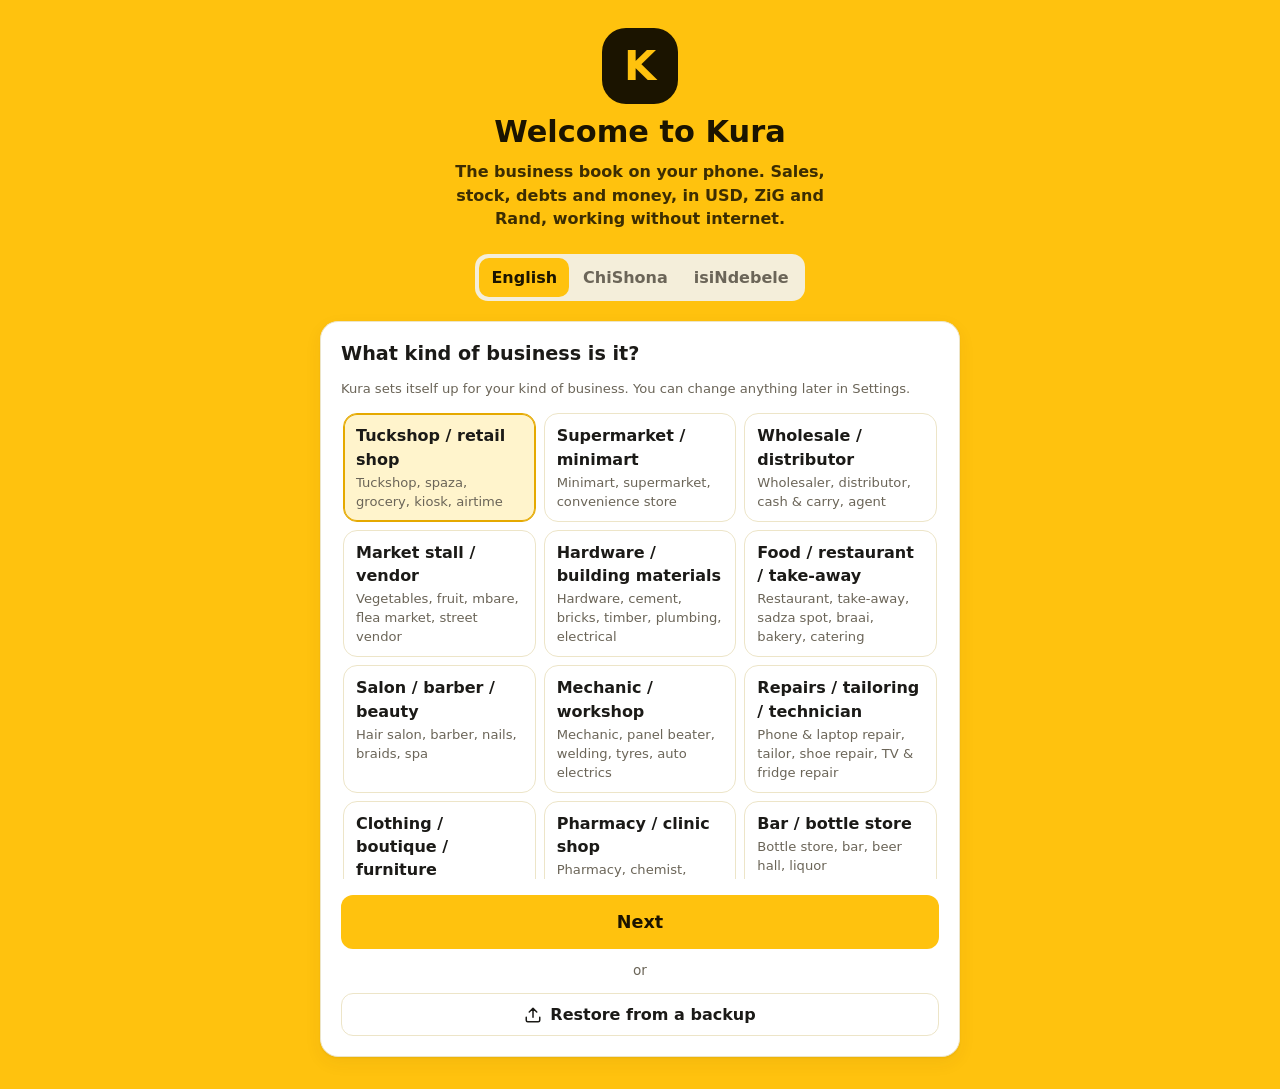
==== index.html @ 6b6ebdbb "Kura web app and legal pages Co-Authored-By: Claude Opus 5.5 <noreply@anthropic.com>" ====
<!doctype html>
<html lang="en">
  <head>
    <meta charset="UTF-8" />
    <meta name="viewport" content="width=device-width, initial-scale=1, viewport-fit=cover" />
    <meta name="theme-color" content="#FFC20E" />
    <meta name="description" content="Kura: simple records for your business. Works offline." />
    <link rel="icon" type="image/svg+xml" href="./favicon.svg" />
    <link rel="apple-touch-icon" href="./icon-192.png" />
    <title>Kura</title>
    <script type="module" crossorigin src="./assets/index-R1-heT0-.js"></script>
    <link rel="stylesheet" crossorigin href="./assets/index-C1vpxMlg.css">
  <link rel="manifest" href="./manifest.webmanifest"></head>
  <body>
    <div id="root"></div>
  </body>
</html>
---- assets/index-C1vpxMlg.css ----
:root{--bg: #fffcf0;--surface: #ffffff;--ink: #1b1a17;--muted: #6b6558;--border: #ede5c8;--primary: #ffc20e;--primary-600: #e5a900;--primary-ink: #1b1400;--primary-soft: #fff4cc;--accent-text: #8a6200;--seg: #f4eeda;--ok: #15803d;--bad: #dc2626;--warn: #b45309;--ok-bg: #dcfce7;--warn-bg: #fef3c7;--bad-bg: #fee2e2;--shadow: 0 1px 2px rgba(60, 45, 0, .06), 0 6px 18px rgba(60, 45, 0, .06);--safe-top: max(env(safe-area-inset-top, 0px), var(--safe-area-inset-top, 0px));--safe-bottom: max(env(safe-area-inset-bottom, 0px), var(--safe-area-inset-bottom, 0px));--safe-left: max(env(safe-area-inset-left, 0px), var(--safe-area-inset-left, 0px));--safe-right: max(env(safe-area-inset-right, 0px), var(--safe-area-inset-right, 0px));color-scheme:light}:root[data-text=large]{font-size:112.5%}:root[data-text=large] body{font-size:18px}:root[data-theme=dark]{--bg: #141310;--surface: #1f1d17;--ink: #f6f2e4;--muted: #a8a18d;--border: #3a3626;--primary-soft: #3a2f0a;--accent-text: #ffd04d;--seg: #2b2819;--ok: #4ade80;--bad: #f87171;--warn: #fbbf24;--ok-bg: #14341f;--warn-bg: #3a2a0a;--bad-bg: #3f1616;--shadow: 0 1px 2px rgba(0, 0, 0, .4), 0 6px 18px rgba(0, 0, 0, .35);color-scheme:dark}*{box-sizing:border-box}html,body{margin:0}body{background:var(--bg);color:var(--ink);font-family:system-ui,-apple-system,Segoe UI,Roboto,Helvetica Neue,Arial,sans-serif;font-size:16px;line-height:1.45;-webkit-tap-highlight-color:transparent;-webkit-text-size-adjust:100%}h1,h2,h3{margin:0;line-height:1.2}a{color:var(--accent-text)}button{font:inherit;color:inherit}b{font-weight:700}.muted{color:var(--muted)}.small{font-size:.82rem}.center{text-align:center}.right{text-align:right}.grow{flex:1;min-width:0}.row{display:flex;align-items:center}.row.wrap{flex-wrap:wrap}.gap{gap:10px}.spread{display:flex;justify-content:space-between;align-items:center;gap:12px}.stack{display:flex;flex-direction:column;gap:12px}.pad-y{padding:24px 0}.pad-top{padding-top:8px}.mt{margin-top:12px}.full{width:100%}.strike{text-decoration:line-through;opacity:.6}.amt-in{color:var(--ok);font-weight:800}.amt-out{color:var(--bad);font-weight:800}b.big{font-size:1.4rem}.app{display:flex;min-height:100dvh}.main{flex:1;min-width:0;display:flex;flex-direction:column}.topbar{position:sticky;top:0;z-index:20;display:flex;align-items:center;gap:12px;background:var(--primary);color:var(--primary-ink);padding:calc(10px + var(--safe-top)) calc(16px + var(--safe-right)) 10px calc(12px + var(--safe-left));box-shadow:0 2px 10px #7855002e}.top-title{flex:1;font-size:1.15rem;font-weight:800}.chip-biz{max-width:45%;overflow:hidden;text-overflow:ellipsis;white-space:nowrap;background:#1b14001f;padding:5px 12px;border-radius:999px;font-size:.82rem;font-weight:700}.icon-btn{display:inline-grid;place-items:center;width:40px;height:40px;flex:none;border:0;background:transparent;border-radius:12px;cursor:pointer;color:inherit}.icon-btn:hover{background:#00000012}.content{width:100%;max-width:1100px;margin:0 auto;padding:16px calc(16px + var(--safe-right)) calc(104px + var(--safe-bottom)) calc(16px + var(--safe-left))}.scrim{position:fixed;inset:0;background:#00000073;z-index:50}.sidebar{position:fixed;inset:0 auto 0 0;width:288px;max-width:86vw;z-index:60;background:var(--surface);border-right:1px solid var(--border);display:flex;flex-direction:column;overflow-y:auto;transform:translate(-102%);transition:transform .22s ease;box-shadow:var(--shadow)}.sidebar.open{transform:none}.brand{display:flex;align-items:center;gap:12px;background:var(--primary);color:var(--primary-ink);padding:calc(16px + var(--safe-top)) 12px 16px calc(16px + var(--safe-left))}.brand-text{flex:1;min-width:0;display:flex;flex-direction:column;line-height:1.2}.brand-text b{font-size:1.25rem;font-weight:900}.brand-text span{font-size:.82rem;opacity:.8;overflow:hidden;text-overflow:ellipsis;white-space:nowrap}.logo-k{width:42px;height:42px;flex:none;display:grid;place-items:center;border-radius:13px;background:var(--primary-ink);color:var(--primary);font-weight:900;font-size:1.4rem}.logo-k.big{width:76px;height:76px;border-radius:24px;font-size:2.6rem}nav{padding:8px 10px;flex:1}.nav-group{margin-bottom:6px}.nav-title{font-size:.72rem;font-weight:800;letter-spacing:.08em;text-transform:uppercase;color:var(--muted);padding:12px 12px 4px}.nav-item{display:flex;align-items:center;gap:12px;padding:11px 12px;border-radius:12px;color:var(--ink);text-decoration:none;font-weight:600}.nav-item:hover{background:var(--primary-soft)}.nav-item.active{background:var(--primary);color:var(--primary-ink);font-weight:800}.side-foot{padding:12px 16px calc(16px + var(--safe-bottom));border-top:1px solid var(--border)}.fab{position:fixed;right:calc(16px + var(--safe-right));bottom:calc(18px + var(--safe-bottom));z-index:30;width:58px;height:58px;border-radius:50%;display:grid;place-items:center;background:var(--primary);color:var(--primary-ink);box-shadow:0 6px 18px #78550059}.splash{min-height:100dvh;display:grid;place-items:center;background:var(--primary)}@media(min-width:960px){.sidebar{position:sticky;top:0;height:100dvh;transform:none;flex:0 0 272px;max-width:none;box-shadow:none;z-index:1}.scrim,.menu-btn,.close-menu,.fab{display:none}.content{padding-bottom:48px}.topbar{padding-left:24px}}.page-head{display:flex;justify-content:space-between;align-items:flex-end;gap:12px;flex-wrap:wrap;margin-bottom:16px}.page-head h1{font-size:1.6rem;font-weight:800}.page-head p{margin:2px 0 0}.card{background:var(--surface);border:1px solid var(--border);border-radius:18px;padding:16px;margin-bottom:16px;box-shadow:var(--shadow)}.card.list{padding:0;overflow:hidden}.card-title{font-size:1.05rem;font-weight:800;margin-bottom:12px}.grid{display:grid;gap:16px;margin-bottom:16px}.grid>.card{margin-bottom:0}.grid.cols-2{grid-template-columns:repeat(auto-fit,minmax(300px,1fr))}.grid.cols-3{grid-template-columns:repeat(auto-fit,minmax(210px,1fr))}.grid.cols-4{grid-template-columns:repeat(auto-fit,minmax(160px,1fr))}.stat .k{font-size:.8rem;font-weight:700;color:var(--muted)}.stat .v{font-size:1.5rem;font-weight:800;margin:2px 0;overflow-wrap:anywhere}.stat .v.ok{color:var(--ok)}.stat .v.bad{color:var(--bad)}.stat .v.warn{color:var(--warn)}.stat .s{font-size:.78rem}.stat.accent{background:var(--primary);border-color:var(--primary);color:var(--primary-ink)}.stat.accent .k{color:var(--primary-ink);opacity:.75}.badge{display:inline-block;padding:3px 10px;border-radius:999px;font-size:.78rem;font-weight:700;background:var(--seg);color:var(--ink);white-space:nowrap}.badge.ok{background:var(--ok-bg);color:var(--ok)}.badge.warn{background:var(--warn-bg);color:var(--warn)}.badge.bad{background:var(--bad-bg);color:var(--bad)}.badge.big{font-size:.9rem;padding:6px 14px}.list>.item:first-child,.list-head+.item{border-top:0}.list-head{padding:10px 16px;font-size:.78rem;font-weight:800;text-transform:uppercase;letter-spacing:.06em;color:var(--muted);background:var(--seg)}.item{display:flex;align-items:center;gap:12px;width:100%;padding:13px 16px;border:0;border-top:1px solid var(--border);background:transparent;color:inherit;text-align:left;text-decoration:none;cursor:default}button.item,a.item{cursor:pointer}button.item:hover,a.item:hover{background:var(--primary-soft)}.item.wrap{flex-wrap:wrap}.item.top{align-items:flex-start}.left{text-align:left}.plain{background:none;border:0;padding:0;cursor:pointer;text-align:left;color:inherit}.qty-pill{background:none;border:0;padding:0;cursor:pointer}.rank{width:26px;height:26px;flex:none;border-radius:50%;display:grid;place-items:center;background:var(--primary);color:var(--primary-ink);font-weight:800;font-size:.8rem}.empty{text-align:center;padding:36px 16px;display:flex;flex-direction:column;align-items:center;gap:8px}.empty h3{font-size:1.1rem}.empty p{margin:0 0 8px;max-width:360px}.empty-icon{width:60px;height:60px;border-radius:50%;display:grid;place-items:center;background:var(--primary-soft);color:var(--accent-text)}.notice{display:flex;align-items:center;gap:12px;padding:14px;margin-bottom:16px;border-radius:16px;background:var(--primary-soft);border:1px solid var(--primary)}.quick{display:grid;grid-template-columns:repeat(auto-fit,minmax(150px,1fr));gap:10px}.quick a{display:flex;align-items:center;gap:10px;padding:14px;border-radius:14px;background:var(--primary-soft);color:var(--ink);text-decoration:none;font-weight:700}.quick a:hover{background:var(--primary);color:var(--primary-ink)}.toolbar{display:flex;flex-wrap:wrap;gap:10px;align-items:center;margin-bottom:14px}.toolbar>input{flex:1;min-width:170px}.toolbar.chips{gap:8px}.inline{display:flex;align-items:center;gap:8px;font-weight:700}.inline input{width:auto}.seg{display:inline-flex;flex-wrap:wrap;gap:2px;padding:4px;background:var(--seg);border-radius:13px}.seg button{border:0;background:none;padding:8px 12px;border-radius:10px;font-weight:700;color:var(--muted);cursor:pointer}.seg button.on{background:var(--primary);color:var(--primary-ink)}.chip{border:1.5px solid var(--border);background:var(--surface);padding:7px 14px;border-radius:999px;font-weight:700;cursor:pointer}.chip.on{background:var(--primary);border-color:var(--primary);color:var(--primary-ink)}.btn{display:inline-flex;align-items:center;justify-content:center;gap:8px;min-height:42px;padding:9px 16px;border-radius:12px;border:1.5px solid transparent;font-weight:800;cursor:pointer;text-decoration:none;background:var(--seg);color:var(--ink);transition:filter .12s,transform .05s}.btn:active{transform:scale(.98)}.btn.primary{background:var(--primary);color:var(--primary-ink)}.btn.primary:hover{filter:brightness(.95)}.btn.ghost{background:var(--surface);border-color:var(--border);color:var(--ink)}.btn.ghost:hover{background:var(--primary-soft)}.btn.danger{background:#dc2626;color:#fff}.btn.sm{min-height:34px;padding:5px 12px;font-size:.9rem;border-radius:10px}.btn.lg{min-height:54px;font-size:1.1rem}.btn.block{width:100%}.btn:disabled{opacity:.5;cursor:not-allowed}.btn:focus-visible,.icon-btn:focus-visible,.nav-item:focus-visible,.chip:focus-visible,.seg button:focus-visible{outline:3px solid var(--ink);outline-offset:2px}input,select,textarea{width:100%;font:inherit;font-size:16px;padding:11px 12px;border-radius:12px;border:1.5px solid var(--border);background:var(--surface);color:var(--ink)}input:focus,select:focus,textarea:focus{outline:none;border-color:var(--primary-600);box-shadow:0 0 0 3px #ffc20e59}input:disabled,select:disabled{opacity:.6}input[type=checkbox]{width:20px;height:20px;flex:none;accent-color:var(--primary-600);padding:0}.field{display:flex;flex-direction:column;gap:6px;margin-bottom:14px}.label{font-weight:800;font-size:.85rem;color:var(--muted)}.hint{font-size:.78rem;color:var(--muted)}.two{display:grid;grid-template-columns:1fr 1fr;gap:12px}@media(max-width:440px){.two{grid-template-columns:1fr;gap:0}}.check{display:flex;align-items:center;gap:10px;margin:8px 0 14px;font-weight:600;cursor:pointer}.search{position:relative}.search svg{position:absolute;left:12px;top:50%;transform:translateY(-50%);color:var(--muted)}.search input{padding-left:40px}select.mini{width:auto;padding:6px 10px}.mini-in{width:110px;text-align:right;padding:6px 10px}.count-in{width:92px;text-align:right}.po-row{display:grid;grid-template-columns:1fr 74px 96px 38px;gap:8px;margin-bottom:8px;align-items:center}.or{text-align:center;color:var(--muted);margin:12px 0;font-size:.85rem}.pos{display:grid;gap:16px;grid-template-columns:1fr;align-items:start}.pos-products{display:flex;flex-direction:column;gap:12px;min-width:0}.tiles{display:grid;grid-template-columns:repeat(auto-fill,minmax(140px,1fr));gap:10px}.tile{display:flex;flex-direction:column;border-radius:16px;border:1.5px solid var(--border);background:var(--surface);overflow:hidden}.tile:hover{border-color:var(--primary-600)}.tile-main{flex:1;display:flex;flex-direction:column;align-items:flex-start;gap:3px;min-height:96px;padding:12px;border:0;background:none;text-align:left;cursor:pointer}.tile-main:hover:not(:disabled){background:var(--primary-soft)}.tile-main:active:not(:disabled){transform:scale(.98)}.tile-main:focus-visible{outline:3px solid var(--primary);outline-offset:-3px}.tile.out{opacity:.5}.tile.out .tile-main{cursor:not-allowed}.tile-pack{border:0;border-top:1px solid var(--border);background:var(--seg);padding:7px 10px;font-weight:700;font-size:.8rem;cursor:pointer;text-align:left}.tile-pack:hover{background:var(--primary);color:var(--primary-ink)}.t-name{font-weight:700;overflow-wrap:anywhere}.t-price{margin-top:auto;font-weight:800;color:var(--accent-text)}.t-stock{font-size:.78rem}.pos-cart{margin-bottom:0}.cart-line{padding:10px 0;border-bottom:1px solid var(--border)}.cl-top{display:flex;align-items:center;gap:8px}.cl-row{display:flex;align-items:center;gap:8px;margin-top:4px}.stepper{display:flex;align-items:center;border:1.5px solid var(--border);border-radius:12px;overflow:hidden}.stepper button{width:38px;height:40px;border:0;background:var(--seg);display:grid;place-items:center;cursor:pointer}.stepper input{width:56px;border:0;border-radius:0;text-align:center;padding:8px 2px;box-shadow:none}.price-in{width:92px}.line-total{margin-left:auto}.totals{margin:12px 0}.r-line{display:flex;justify-content:space-between;align-items:center;gap:12px;padding:5px 0}.r-line.total{font-size:1.25rem;font-weight:800;border-top:1px dashed var(--muted);margin-top:6px;padding-top:10px}.big-total{font-size:2.3rem;font-weight:900;text-align:center;margin-bottom:14px}@media(min-width:960px){.pos{grid-template-columns:1fr 390px}.pos-cart{position:sticky;top:76px}}.overlay{position:fixed;inset:0;z-index:100;display:flex;align-items:center;justify-content:center;padding:16px;background:#00000080}.modal{width:min(520px,100%);max-height:calc(100dvh - 32px);display:flex;flex-direction:column;background:var(--surface);border-radius:22px;box-shadow:0 20px 60px #00000059;overflow:hidden}.modal.wide{width:min(720px,100%)}.modal-head{display:flex;justify-content:space-between;align-items:center;padding:14px 12px 10px 18px;border-bottom:1px solid var(--border);background:var(--primary-soft)}.modal-head h2{font-size:1.1rem;font-weight:800}.modal-body{padding:16px 18px;overflow-y:auto;flex:1}.modal-foot{display:flex;flex-wrap:wrap;align-items:center;gap:10px;padding:12px 18px calc(12px + var(--safe-bottom));border-top:1px solid var(--border);justify-content:flex-end}@media(max-width:640px){.overlay{align-items:flex-end;padding:0}.modal{width:100%;max-height:92dvh;border-radius:22px 22px 0 0}}.scan-video{width:100%;aspect-ratio:4 / 3;object-fit:cover;border-radius:14px;background:#000}.toasts{position:fixed;left:0;right:0;bottom:calc(86px + var(--safe-bottom));z-index:300;display:flex;flex-direction:column;align-items:center;gap:8px;pointer-events:none;padding:0 16px}.toast{background:#1b1a17;color:#fff;padding:12px 18px;border-radius:14px;font-weight:600;box-shadow:var(--shadow);max-width:520px}.toast.err{background:#dc2626}@media(min-width:960px){.toasts{bottom:24px}}.bars{display:flex;align-items:stretch;gap:6px;height:170px;padding-top:8px}.bar{flex:1;min-width:0;display:grid;grid-template-rows:1fr auto;gap:6px;justify-items:center}.bar i{align-self:end;width:100%;max-width:44px;background:var(--primary);border-radius:8px 8px 2px 2px}.bar span{font-size:.68rem;color:var(--muted);white-space:nowrap;overflow:hidden;text-overflow:ellipsis;max-width:100%}.receipt{max-width:360px;margin:0 auto}.receipt h3{text-align:center;font-size:1.2rem}.receipt>.muted{text-align:center}.receipt hr{border:0;border-top:1px dashed var(--muted);margin:10px 0}.r-foot{text-align:center;font-weight:700;margin:14px 0 4px}.danger-zone{border-color:var(--bad)}.onboard{min-height:100dvh;background:var(--primary);display:flex;flex-direction:column;align-items:center;padding:calc(28px + var(--safe-top)) 16px calc(32px + var(--safe-bottom));gap:20px}.onboard-hero{text-align:center;color:var(--primary-ink);max-width:420px;display:flex;flex-direction:column;align-items:center;gap:10px}.onboard-hero h1{font-size:1.9rem;font-weight:900}.onboard-hero p{margin:0;font-weight:600;opacity:.85}.onboard-card{width:min(460px,100%);margin:0;padding:20px;color:var(--ink)}.onboard-card h2{margin-bottom:14px;font-size:1.2rem;font-weight:800}.onboard .logo-k{background:var(--primary-ink);color:var(--primary)}.mb{margin-bottom:10px}.err-text{color:var(--bad);font-weight:600}.link-btn{border:0;background:none;color:var(--accent-text);text-decoration:underline;cursor:pointer;padding:4px;font:inherit}.scroll-x{flex-wrap:nowrap;overflow-x:auto;padding-bottom:4px;margin-bottom:0;scrollbar-width:none}.scroll-x .chip{white-space:nowrap;flex:0 0 auto}.three{display:grid;grid-template-columns:repeat(3,1fr);gap:12px}@media(max-width:560px){.three{grid-template-columns:1fr 1fr;gap:0 12px}}fieldset.group{border:1.5px dashed var(--border);border-radius:14px;padding:6px 12px 0;margin:4px 0 12px}fieldset.group legend{font-weight:800;padding:0 6px;color:var(--accent-text)}.pay-row{display:grid;grid-template-columns:1fr auto 1fr auto;gap:8px;align-items:center;margin-bottom:8px}.pay-row select:nth-child(2):not(:last-child){width:auto}.pay-row .full{grid-column:1 / -1;margin-top:-4px}@media(max-width:440px){.pay-row{grid-template-columns:1fr 1fr}}.inline-form{display:grid;grid-template-columns:1fr 1fr auto;gap:8px;margin:-6px 0 12px}@media(max-width:440px){.inline-form{grid-template-columns:1fr}}.lines-editor{display:flex;flex-direction:column;gap:8px;margin-bottom:14px}.le-row{display:grid;grid-template-columns:minmax(120px,1.3fr) minmax(100px,1.3fr) 70px 90px auto auto;gap:8px;align-items:center}.le-row:has(>select+input[aria-label=Quantity]){grid-template-columns:minmax(160px,2.6fr) 70px 90px auto auto}.le-total{min-width:74px;text-align:right;font-size:.9rem}@media(max-width:640px){.le-row,.le-row:has(>select+input[aria-label=Quantity]){grid-template-columns:1fr 1fr;padding-bottom:8px;border-bottom:1px solid var(--border)}.le-row>select{grid-column:1 / -1}}.locked{display:flex;align-items:center;gap:12px;background:var(--primary-soft);border:1px dashed var(--primary-600)}.locked-icon{width:42px;height:42px;flex:0 0 42px;border-radius:50%;display:grid;place-items:center;background:var(--primary);color:var(--primary-ink)}@media(max-width:520px){.locked{flex-wrap:wrap}}.notice.soft{text-decoration:none;color:var(--ink)}.notice.bad{background:var(--bad-bg);border-color:var(--bad)}a.notice{color:var(--ink);text-decoration:none}.plan-now h2{font-size:1.4rem;margin:2px 0}.install-id{display:inline-flex;align-items:center;gap:8px;font-family:ui-monospace,SFMono-Regular,Menlo,monospace;font-size:1.15rem;font-weight:800;letter-spacing:.06em;background:var(--seg);border:0;border-radius:10px;padding:8px 12px;cursor:pointer;color:var(--ink)}.plans .plan h3{font-size:1.05rem;display:flex;gap:8px;align-items:center;flex-wrap:wrap}.plan .price{font-size:2rem;font-weight:900;margin:6px 0 0}.plan .price small{font-size:.9rem;color:var(--muted);font-weight:700}.plan ul{padding-left:18px;margin:10px 0 0}.plan li{margin-bottom:4px}.plan.pickable{cursor:pointer}.plan.chosen{border:2px solid var(--primary-600);box-shadow:0 0 0 4px var(--primary-soft)}.plan.current:after{content:"Your plan";display:inline-block;margin-top:10px;font-size:.75rem;font-weight:800;color:var(--ok)}.plan-strip{display:flex;align-items:center;gap:12px;color:var(--ink);text-decoration:none}.module-grid{display:grid;grid-template-columns:repeat(auto-fill,minmax(250px,1fr));gap:0 18px}.module-grid .check{align-items:flex-start;margin:6px 0}.module-grid .check input{margin-top:3px}.sector-grid{display:grid;grid-template-columns:repeat(auto-fill,minmax(190px,1fr));gap:8px;margin-bottom:16px;max-height:52vh;overflow-y:auto;padding:2px}.sector{display:flex;flex-direction:column;gap:2px;text-align:left;padding:10px 12px;border-radius:14px;border:1.5px solid var(--border);background:var(--surface);cursor:pointer;color:var(--ink)}.sector.on{border-color:var(--primary-600);background:var(--primary-soft);box-shadow:inset 0 0 0 1px var(--primary-600)}.onboard-card{width:min(640px,100%)}.center-seg{margin-top:14px}.lock{min-height:100dvh;display:grid;place-items:center;padding:16px;background:var(--primary)}.lock-card{width:min(420px,100%);text-align:center;display:flex;flex-direction:column;align-items:center;gap:12px;padding:24px 20px;margin:0}.lock-card.left-text{text-align:left;align-items:stretch}.who-grid{display:grid;grid-template-columns:repeat(auto-fill,minmax(110px,1fr));gap:10px;width:100%}.who{display:flex;flex-direction:column;align-items:center;gap:4px;padding:14px 8px;border-radius:16px;border:1.5px solid var(--border);background:var(--surface);cursor:pointer;color:var(--ink);font-weight:700}.who:hover{border-color:var(--primary-600);background:var(--primary-soft)}.avatar{width:46px;height:46px;border-radius:50%;background:var(--primary);color:var(--primary-ink);display:grid;place-items:center;font-weight:900;font-size:1.2rem}.pin-dots{display:flex;gap:12px;margin:4px 0 6px}.pin-dots i{width:14px;height:14px;border-radius:50%;border:2px solid var(--ink)}.pin-dots i.on{background:var(--ink)}.pinpad{display:grid;grid-template-columns:repeat(3,72px);gap:12px}.pinpad button{height:64px;border-radius:18px;border:0;background:var(--seg);font-size:1.5rem;font-weight:800;cursor:pointer;color:var(--ink);display:grid;place-items:center}.pinpad button:active{background:var(--primary)}.user-chip{display:inline-flex;align-items:center;gap:6px;border:0;cursor:pointer}.time-pill{min-width:58px;text-align:center;font-weight:800;background:var(--primary-soft);color:var(--accent-text);border-radius:10px;padding:6px 4px}.doc-row{display:flex;flex-wrap:wrap;align-items:center;gap:8px;margin-top:12px}.doc-row .chip{text-decoration:none;color:var(--ink);font-size:.85rem;padding:6px 12px}@media print{body *{visibility:hidden}.print-area,.print-area *{visibility:visible}.print-area{position:absolute;left:0;top:0;width:100%;max-width:none;color:#000}.overlay,.modal,.modal-body{position:static!important;overflow:visible!important;max-height:none!important;box-shadow:none!important}}@media(prefers-reduced-motion:reduce){*{transition:none!important;animation:none!important}}
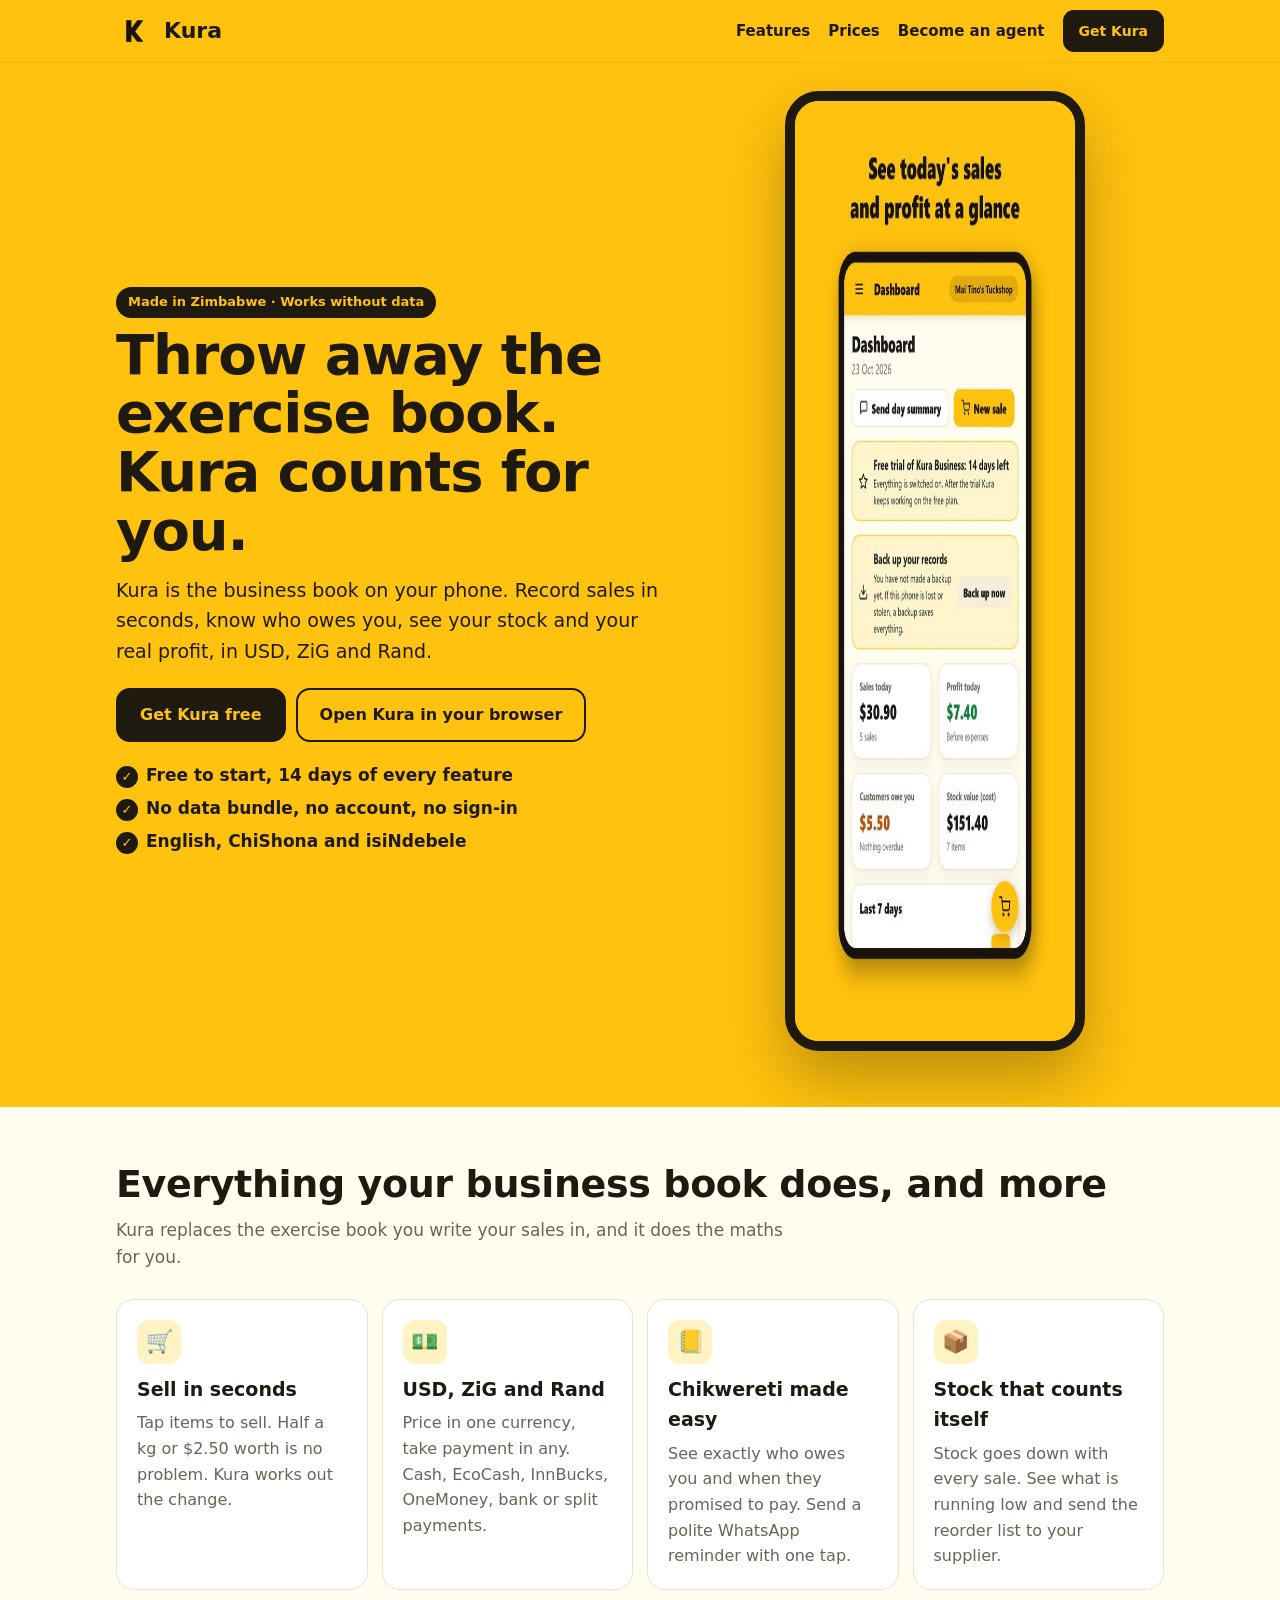
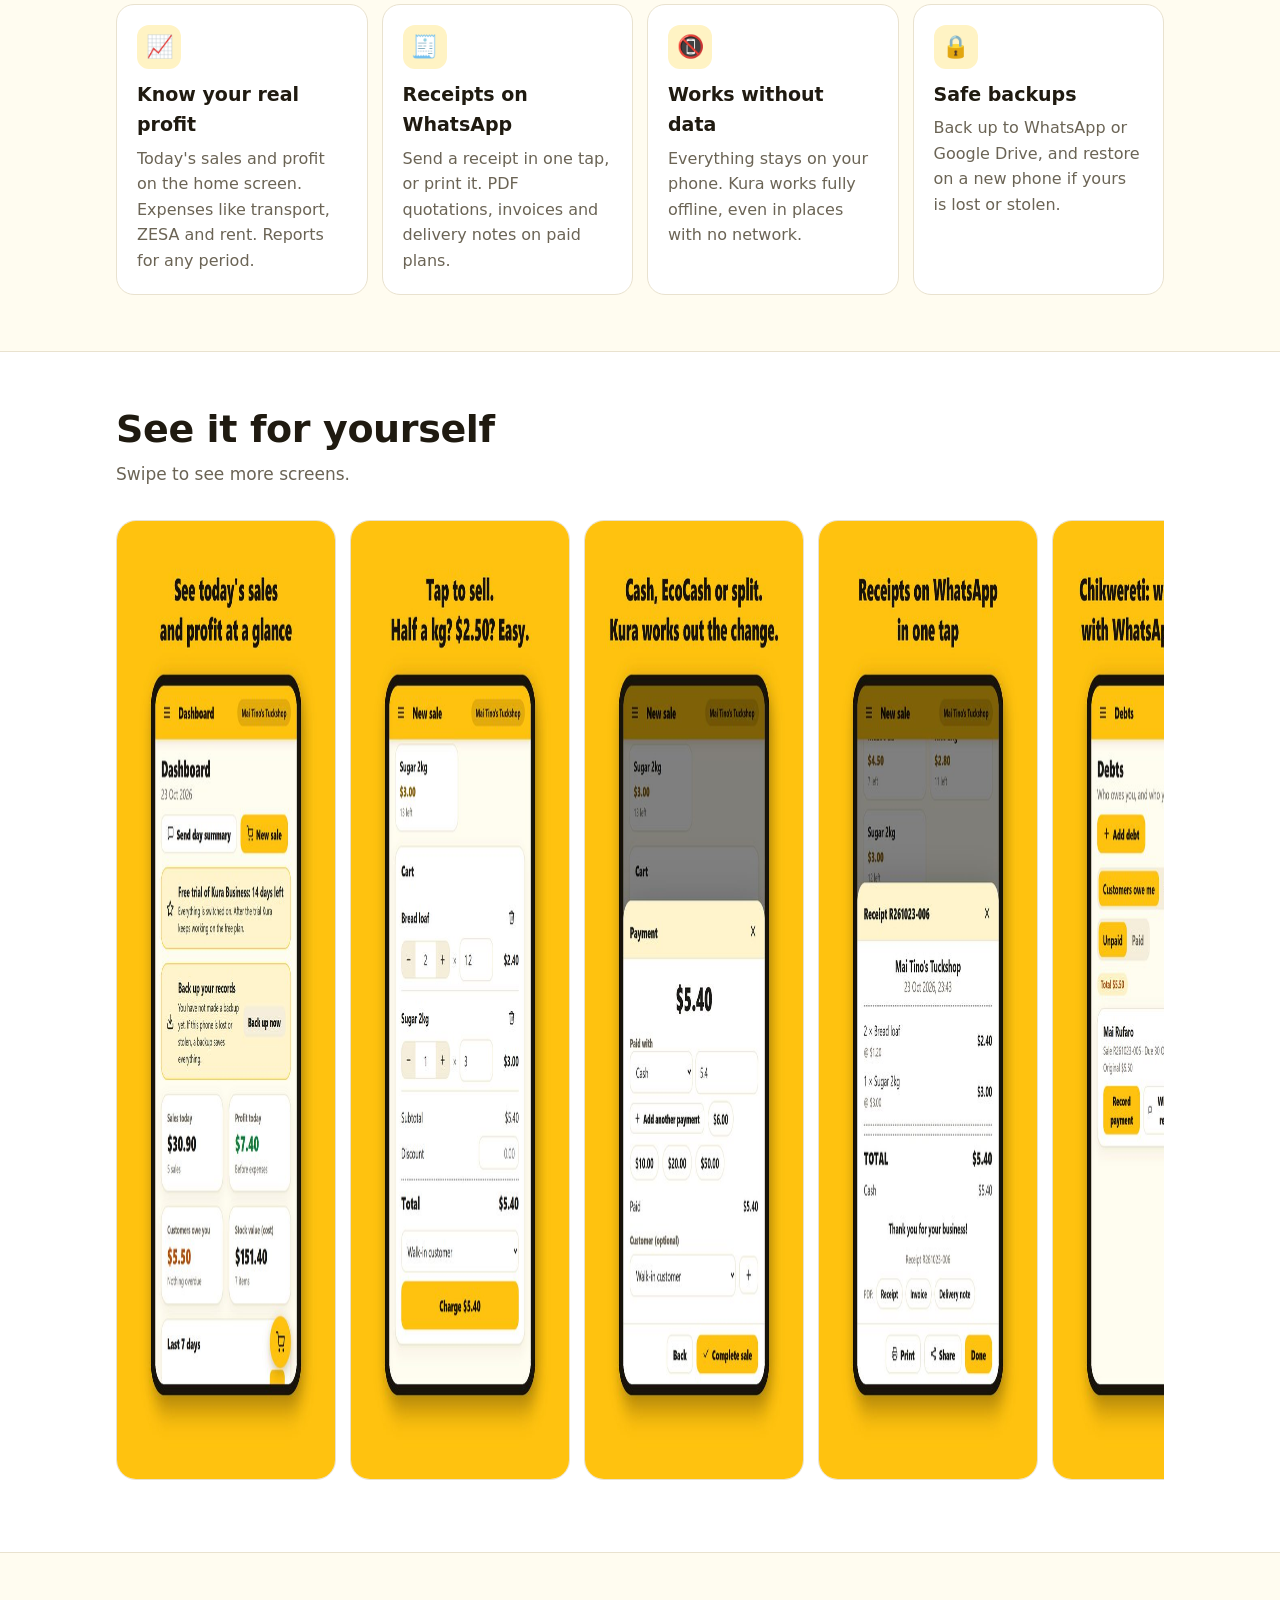
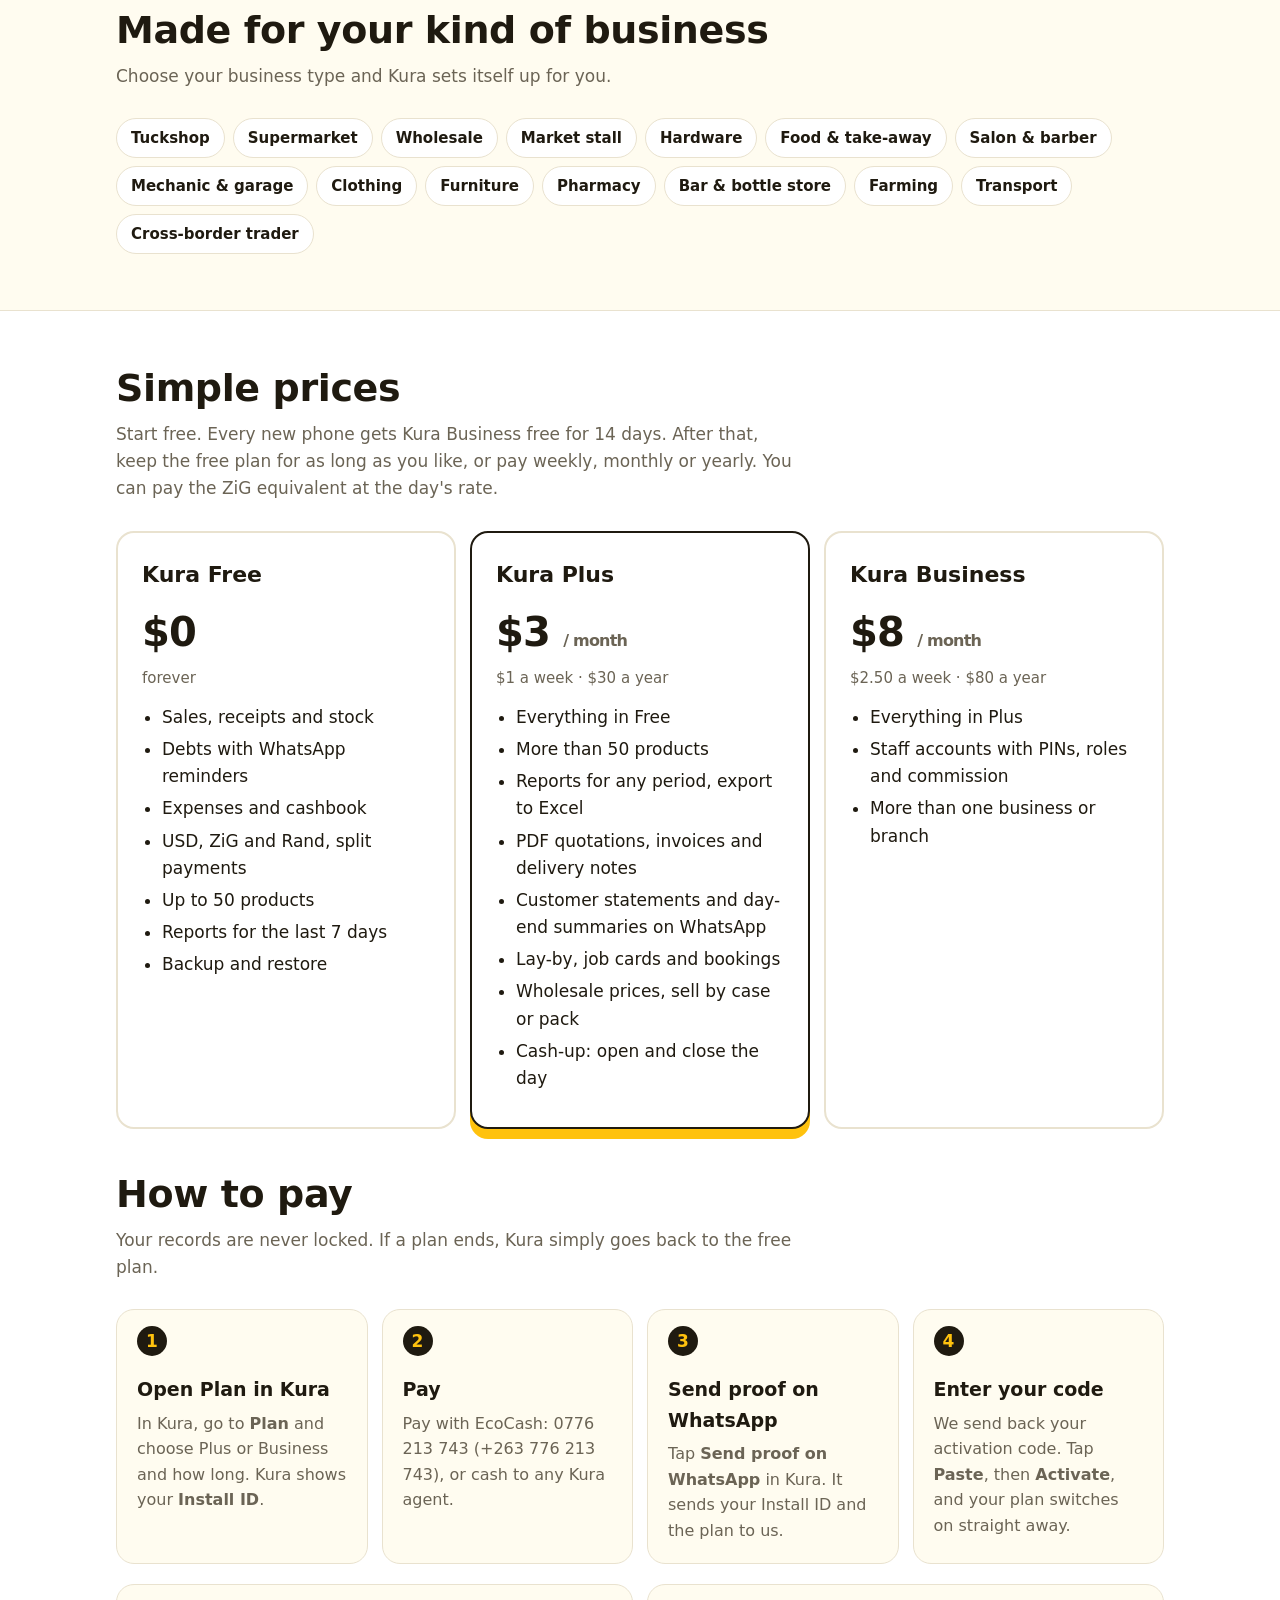
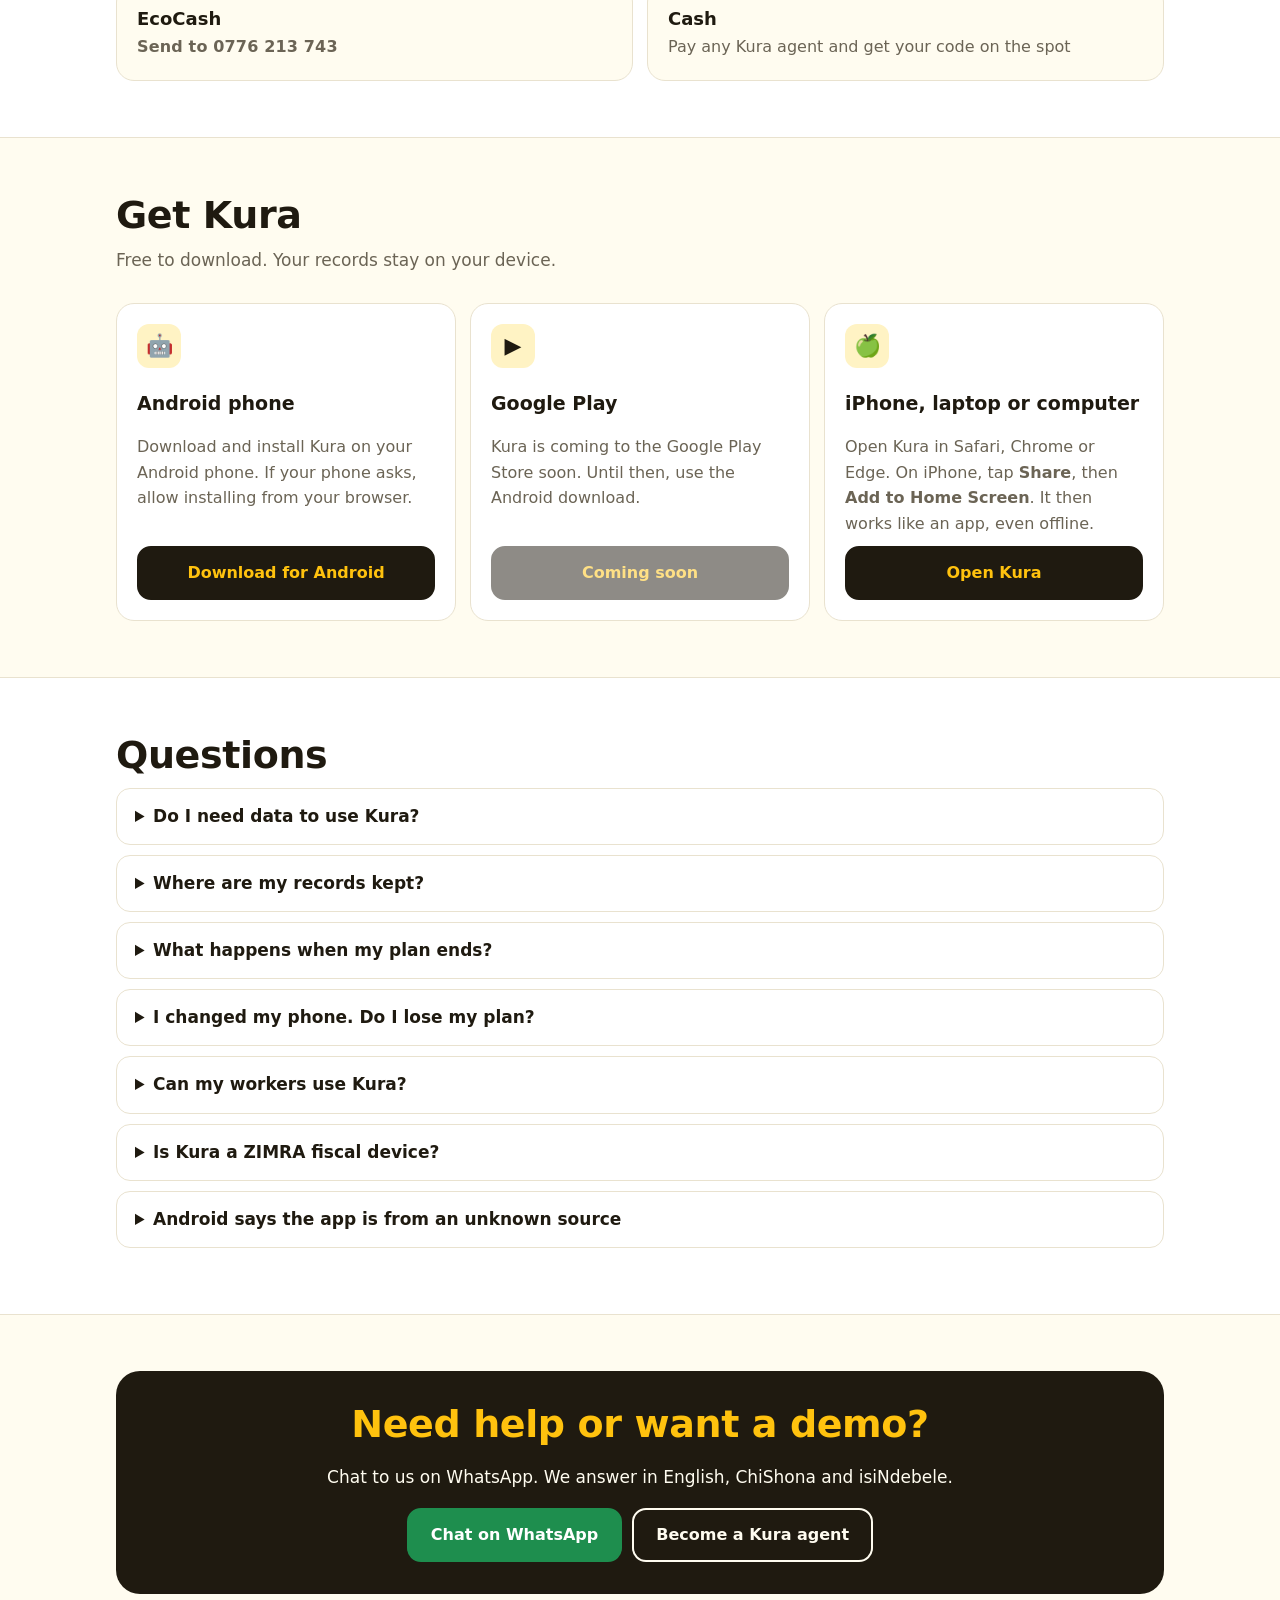
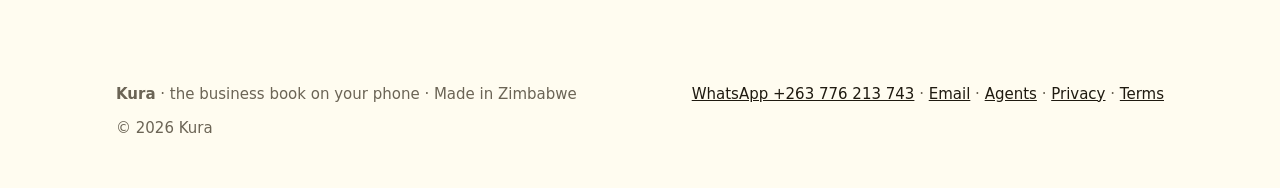
==== commit 4f04c71f: "Update website" ====
--- a/index.html
+++ b/index.html
@@ -1,17 +1,228 @@
 <!doctype html>
 <html lang="en">
-  <head>
-    <meta charset="UTF-8" />
-    <meta name="viewport" content="width=device-width, initial-scale=1, viewport-fit=cover" />
-    <meta name="theme-color" content="#FFC20E" />
-    <meta name="description" content="Kura: simple records for your business. Works offline." />
-    <link rel="icon" type="image/svg+xml" href="./favicon.svg" />
-    <link rel="apple-touch-icon" href="./icon-192.png" />
-    <title>Kura</title>
-    <script type="module" crossorigin src="./assets/index-R1-heT0-.js"></script>
-    <link rel="stylesheet" crossorigin href="./assets/index-C1vpxMlg.css">
-  <link rel="manifest" href="./manifest.webmanifest"></head>
-  <body>
-    <div id="root"></div>
-  </body>
+<head>
+<meta charset="utf-8">
+<meta name="viewport" content="width=device-width, initial-scale=1">
+<title>Kura - the business book on your phone</title>
+<meta name="description" content="Kura keeps your sales, stock, debts (chikwereti) and money in USD, ZiG and Rand. Works without data. Made in Zimbabwe for shops, vendors, salons, mechanics and every small business.">
+<meta name="theme-color" content="#FFC20E">
+<meta property="og:title" content="Kura - the business book on your phone">
+<meta property="og:description" content="Sales, stock, debts and money in USD, ZiG and Rand. Works without data. Free to start.">
+<meta property="og:image" content="https://kudakwashechiyangwa05-debug.github.io/kura/img/share.jpg">
+<meta property="og:url" content="https://kudakwashechiyangwa05-debug.github.io/kura/">
+<meta property="og:type" content="website">
+<link rel="icon" href="img/favicon.png">
+<link rel="apple-touch-icon" href="img/apple-touch-icon.png">
+<link rel="stylesheet" href="style.css">
+<script>
+  // People who added the old Kura link to their Home Screen land here: send them straight into the app.
+  if (window.matchMedia('(display-mode: standalone)').matches || navigator.standalone) location.replace('app/');
+</script>
+</head>
+<body>
+<header class="top">
+  <div class="wrap">
+    <a class="brand" href="index.html"><img src="img/icon-512.png" alt="">Kura</a>
+    <nav>
+      <a class="hide-sm" href="index.html#features">Features</a>
+      <a class="hide-sm" href="index.html#prices">Prices</a>
+      <a class="hide-sm" href="agents.html">Become an agent</a>
+      <a class="btn sm" href="index.html#get">Get Kura</a>
+    </nav>
+  </div>
+</header>
+
+
+<div class="hero">
+  <div class="wrap">
+    <div>
+      <span class="pill">Made in Zimbabwe &middot; Works without data</span>
+      <h1>Throw away the exercise book. Kura counts for you.</h1>
+      <p class="lead">Kura is the business book on your phone. Record sales in seconds, know who owes you, see your stock and your real profit, in USD, ZiG and Rand.</p>
+      <div class="btns">
+        <a class="btn" href="#get">Get Kura free</a>
+        <a class="btn light" href="app/">Open Kura in your browser</a>
+      </div>
+      <ul class="ticks">
+        <li>Free to start, 14 days of every feature</li>
+        <li>No data bundle, no account, no sign-in</li>
+        <li>English, ChiShona and isiNdebele</li>
+      </ul>
+    </div>
+    <img class="phone" src="img/01-dashboard.jpg" alt="Kura home screen showing today's sales and profit" width="540" height="960">
+  </div>
+</div>
+
+<section id="features">
+  <div class="wrap">
+    <h2>Everything your business book does, and more</h2>
+    <p class="sub">Kura replaces the exercise book you write your sales in, and it does the maths for you.</p>
+    <div class="grid">
+      <div class="card"><div class="ico">🛒</div><h3>Sell in seconds</h3><p>Tap items to sell. Half a kg or $2.50 worth is no problem. Kura works out the change.</p></div>
+      <div class="card"><div class="ico">💵</div><h3>USD, ZiG and Rand</h3><p>Price in one currency, take payment in any. Cash, EcoCash, InnBucks, OneMoney, bank or split payments.</p></div>
+      <div class="card"><div class="ico">📒</div><h3>Chikwereti made easy</h3><p>See exactly who owes you and when they promised to pay. Send a polite WhatsApp reminder with one tap.</p></div>
+      <div class="card"><div class="ico">📦</div><h3>Stock that counts itself</h3><p>Stock goes down with every sale. See what is running low and send the reorder list to your supplier.</p></div>
+      <div class="card"><div class="ico">📈</div><h3>Know your real profit</h3><p>Today's sales and profit on the home screen. Expenses like transport, ZESA and rent. Reports for any period.</p></div>
+      <div class="card"><div class="ico">🧾</div><h3>Receipts on WhatsApp</h3><p>Send a receipt in one tap, or print it. PDF quotations, invoices and delivery notes on paid plans.</p></div>
+      <div class="card"><div class="ico">📵</div><h3>Works without data</h3><p>Everything stays on your phone. Kura works fully offline, even in places with no network.</p></div>
+      <div class="card"><div class="ico">🔒</div><h3>Safe backups</h3><p>Back up to WhatsApp or Google Drive, and restore on a new phone if yours is lost or stolen.</p></div>
+    </div>
+  </div>
+</section>
+
+<section class="alt">
+  <div class="wrap">
+    <h2>See it for yourself</h2>
+    <p class="sub">Swipe to see more screens.</p>
+    <div class="shots">
+      <img src="img/01-dashboard.jpg" alt="Home screen" loading="lazy" width="540" height="960">
+      <img src="img/02-sell-cart.jpg" alt="Selling items" loading="lazy" width="540" height="960">
+      <img src="img/03-checkout.jpg" alt="Taking payment and change" loading="lazy" width="540" height="960">
+      <img src="img/04-receipt.jpg" alt="Receipt" loading="lazy" width="540" height="960">
+      <img src="img/05-debts.jpg" alt="Debts" loading="lazy" width="540" height="960">
+      <img src="img/06-stock.jpg" alt="Stock" loading="lazy" width="540" height="960">
+      <img src="img/07-reports.jpg" alt="Reports" loading="lazy" width="540" height="960">
+      <img src="img/08-cashbook.jpg" alt="Cashbook" loading="lazy" width="540" height="960">
+    </div>
+  </div>
+</section>
+
+<section>
+  <div class="wrap">
+    <h2>Made for your kind of business</h2>
+    <p class="sub">Choose your business type and Kura sets itself up for you.</p>
+    <div class="chips">
+      <span>Tuckshop</span><span>Supermarket</span><span>Wholesale</span><span>Market stall</span><span>Hardware</span>
+      <span>Food &amp; take-away</span><span>Salon &amp; barber</span><span>Mechanic &amp; garage</span><span>Clothing</span><span>Furniture</span>
+      <span>Pharmacy</span><span>Bar &amp; bottle store</span><span>Farming</span><span>Transport</span><span>Cross-border trader</span>
+    </div>
+  </div>
+</section>
+
+<section id="prices" class="alt">
+  <div class="wrap">
+    <h2>Simple prices</h2>
+    <p class="sub">Start free. Every new phone gets Kura Business free for 14 days. After that, keep the free plan for as long as you like, or pay weekly, monthly or yearly. You can pay the ZiG equivalent at the day's rate.</p>
+    <div class="plans">
+      <div class="plan">
+        <h3>Kura Free</h3>
+        <p class="price">$0</p>
+        <p class="alts">forever</p>
+        <ul>
+          <li>Sales, receipts and stock</li>
+          <li>Debts with WhatsApp reminders</li>
+          <li>Expenses and cashbook</li>
+          <li>USD, ZiG and Rand, split payments</li>
+          <li>Up to 50 products</li>
+          <li>Reports for the last 7 days</li>
+          <li>Backup and restore</li>
+        </ul>
+      </div>
+      <div class="plan best">
+        <h3>Kura Plus</h3>
+        <p class="price">$3 <small>/ month</small></p>
+        <p class="alts">$1 a week &middot; $30 a year</p>
+        <ul>
+          <li>Everything in Free</li>
+          <li>More than 50 products</li>
+          <li>Reports for any period, export to Excel</li>
+          <li>PDF quotations, invoices and delivery notes</li>
+          <li>Customer statements and day-end summaries on WhatsApp</li>
+          <li>Lay-by, job cards and bookings</li>
+          <li>Wholesale prices, sell by case or pack</li>
+          <li>Cash-up: open and close the day</li>
+        </ul>
+      </div>
+      <div class="plan">
+        <h3>Kura Business</h3>
+        <p class="price">$8 <small>/ month</small></p>
+        <p class="alts">$2.50 a week &middot; $80 a year</p>
+        <ul>
+          <li>Everything in Plus</li>
+          <li>Staff accounts with PINs, roles and commission</li>
+          <li>More than one business or branch</li>
+        </ul>
+      </div>
+    </div>
+
+    <h2 style="margin-top:44px">How to pay</h2>
+    <p class="sub">Your records are never locked. If a plan ends, Kura simply goes back to the free plan.</p>
+    <div class="steps">
+      <div class="card"><h3>Open Plan in Kura</h3><p>In Kura, go to <b>Plan</b> and choose Plus or Business and how long. Kura shows your <b>Install ID</b>.</p></div>
+      <div class="card"><h3>Pay</h3><p>Pay with EcoCash: 0776 213 743 (+263 776 213 743), or cash to any Kura agent.</p></div>
+      <div class="card"><h3>Send proof on WhatsApp</h3><p>Tap <b>Send proof on WhatsApp</b> in Kura. It sends your Install ID and the plan to us.</p></div>
+      <div class="card"><h3>Enter your code</h3><p>We send back your activation code. Tap <b>Paste</b>, then <b>Activate</b>, and your plan switches on straight away.</p></div>
+    </div>
+    <div class="pay">
+      <div class="card"><b>EcoCash</b><p class="big">Send to 0776 213 743</p></div>
+      <div class="card"><b>Cash</b><p>Pay any Kura agent and get your code on the spot</p></div>
+    </div>
+  </div>
+</section>
+
+<section id="get">
+  <div class="wrap">
+    <h2>Get Kura</h2>
+    <p class="sub">Free to download. Your records stay on your device.</p>
+    <div class="dl">
+      <div class="card">
+        <div class="ico">🤖</div><h3>Android phone</h3>
+        <p>Download and install Kura on your Android phone. If your phone asks, allow installing from your browser.</p>
+        <a class="btn" href="https://github.com/kudakwashechiyangwa05-debug/kura/releases/latest/download/Kura.apk">Download for Android</a>
+      </div>
+      <div class="card">
+        <div class="ico">▶️</div><h3>Google Play</h3>
+        <p>Kura is coming to the Google Play Store soon. Until then, use the Android download.</p>
+        <a class="btn" aria-disabled="true">Coming soon</a>
+      </div>
+      <div class="card">
+        <div class="ico">🍏</div><h3>iPhone, laptop or computer</h3>
+        <p>Open Kura in Safari, Chrome or Edge. On iPhone, tap <b>Share</b>, then <b>Add to Home Screen</b>. It then works like an app, even offline.</p>
+        <a class="btn" href="app/">Open Kura</a>
+      </div>
+    </div>
+  </div>
+</section>
+
+<section class="alt">
+  <div class="wrap">
+    <h2>Questions</h2>
+    <details><summary>Do I need data to use Kura?</summary><p>No. Kura works fully offline. You only need data to download it, to send WhatsApp messages and to make online backups.</p></details>
+    <details><summary>Where are my records kept?</summary><p>On your phone only. We cannot see them. Make a backup often (Settings, <b>Back up now</b>) and send it to yourself on WhatsApp or Google Drive.</p></details>
+    <details><summary>What happens when my plan ends?</summary><p>Kura goes back to the free plan. Nothing is deleted or locked. Only the paid features switch off until you renew.</p></details>
+    <details><summary>I changed my phone. Do I lose my plan?</summary><p>Restore your backup on the new phone, then send us your new Install ID on WhatsApp. We move the rest of your plan to the new phone once.</p></details>
+    <details><summary>Can my workers use Kura?</summary><p>Yes. Kura Business gives each worker their own PIN and role, so you can see who sold what and pay commission.</p></details>
+    <details><summary>Is Kura a ZIMRA fiscal device?</summary><p>No. Kura helps you keep good records, which makes tax time easier, but it does not file tax for you.</p></details>
+    <details><summary>Android says the app is from an unknown source</summary><p>That is normal for apps downloaded from a website. Tap Settings, allow your browser to install apps, then go back and tap Install. Kura will also be on Google Play soon.</p></details>
+  </div>
+</section>
+
+<section>
+  <div class="wrap">
+    <div class="cta">
+      <h2>Need help or want a demo?</h2>
+      <p>Chat to us on WhatsApp. We answer in English, ChiShona and isiNdebele.</p>
+      <div class="btns">
+        <a class="btn wa" href="https://wa.me/263776213743?text=Hello%20Kura%2C%20I%20have%20a%20question.">Chat on WhatsApp</a>
+        <a class="btn light" href="agents.html">Become a Kura agent</a>
+      </div>
+    </div>
+  </div>
+</section>
+
+<footer>
+  <div class="wrap">
+    <div><b>Kura</b> &middot; the business book on your phone &middot; Made in Zimbabwe</div>
+    <div>
+      <a href="https://wa.me/263776213743?text=Hello%20Kura%2C%20I%20have%20a%20question.">WhatsApp +263 776 213 743</a> &middot;
+      <a href="mailto:kudakwashechiyangwa05@gmail.com">Email</a> &middot;
+      <a href="agents.html">Agents</a> &middot;
+      <a href="legal/privacy.html">Privacy</a> &middot;
+      <a href="legal/terms.html">Terms</a>
+    </div>
+    <div>&copy; 2026 Kura</div>
+  </div>
+</footer>
+
+</body>
 </html>
--- a/style.css
+++ b/style.css
@@ -0,0 +1,110 @@
+:root {
+  --y: #FFC20E; --y-soft: #FFF3C4; --ink: #1F1A10; --muted: #6B6455; --bg: #FFFCF0; --card: #FFFFFF;
+  --line: #E9E2CF; --green: #1E8E4E; --radius: 18px;
+}
+* { box-sizing: border-box; }
+html { scroll-behavior: smooth; }
+body { margin: 0; font: 17px/1.6 system-ui, -apple-system, "Segoe UI", Roboto, sans-serif; color: var(--ink); background: var(--bg); }
+img { max-width: 100%; display: block; }
+a { color: inherit; }
+.wrap { max-width: 1080px; margin: 0 auto; padding: 0 16px; }
+
+/* top bar */
+.top { position: sticky; top: 0; z-index: 10; background: var(--y); border-bottom: 1px solid rgba(0,0,0,.06); }
+.top .wrap { display: flex; align-items: center; gap: 12px; height: 62px; }
+.brand { display: flex; align-items: center; gap: 10px; font-weight: 900; font-size: 22px; text-decoration: none; }
+.brand img { width: 38px; height: 38px; border-radius: 10px; }
+.top nav { margin-left: auto; display: flex; gap: 18px; align-items: center; }
+.top nav a { text-decoration: none; font-weight: 650; font-size: 15px; }
+.top nav .hide-sm { display: none; }
+@media (min-width: 760px) { .top nav .hide-sm { display: inline; } }
+
+/* buttons */
+.btn { display: inline-flex; align-items: center; justify-content: center; gap: 8px; min-height: 50px; padding: 12px 22px; border-radius: 14px;
+  font-weight: 750; font-size: 16px; text-decoration: none; border: 2px solid var(--ink); background: var(--ink); color: var(--y); cursor: pointer; }
+.btn.light { background: transparent; color: var(--ink); }
+.btn.wa { background: var(--green); border-color: var(--green); color: #fff; }
+.btn.sm { min-height: 40px; padding: 8px 14px; font-size: 14px; border-radius: 11px; }
+.btn[aria-disabled="true"] { opacity: .5; pointer-events: none; }
+.btns { display: flex; flex-wrap: wrap; gap: 10px; }
+
+/* hero */
+.hero { background: var(--y); padding: 28px 0 56px; overflow: hidden; }
+.hero .wrap { display: grid; gap: 32px; align-items: center; }
+@media (min-width: 860px) { .hero .wrap { grid-template-columns: 1.1fr .9fr; } }
+.hero h1 { font-size: clamp(34px, 7vw, 56px); line-height: 1.05; margin: 8px 0 14px; letter-spacing: -.02em; }
+.hero p.lead { font-size: 19px; margin: 0 0 22px; max-width: 34em; }
+.pill { display: inline-block; background: var(--ink); color: var(--y); font-weight: 750; font-size: 13px; padding: 5px 12px; border-radius: 99px; }
+.ticks { list-style: none; padding: 0; margin: 20px 0 0; display: grid; gap: 6px; font-weight: 600; }
+.ticks li::before { content: "✓"; display: inline-grid; place-items: center; width: 22px; height: 22px; margin-right: 8px; border-radius: 50%; background: var(--ink); color: var(--y); font-size: 13px; }
+.phone { justify-self: center; width: min(300px, 78vw); border-radius: 34px; border: 10px solid var(--ink); box-shadow: 0 30px 60px rgba(0,0,0,.25); overflow: hidden; background: #fff; }
+
+/* sections */
+section { padding: 56px 0; scroll-margin-top: 62px; }
+section.alt { background: var(--card); border-top: 1px solid var(--line); border-bottom: 1px solid var(--line); }
+h2 { font-size: clamp(26px, 5vw, 38px); line-height: 1.15; margin: 0 0 10px; letter-spacing: -.01em; }
+.sub { color: var(--muted); margin: 0 0 28px; max-width: 40em; }
+.grid { display: grid; gap: 14px; grid-template-columns: repeat(auto-fill, minmax(min(100%, 240px), 1fr)); }
+.card { background: var(--card); border: 1px solid var(--line); border-radius: var(--radius); padding: 20px; }
+section.alt .card { background: var(--bg); }
+.card h3 { margin: 10px 0 6px; font-size: 19px; }
+.card p { margin: 0; color: var(--muted); font-size: 16px; }
+.ico { width: 44px; height: 44px; border-radius: 12px; background: var(--y-soft); display: grid; place-items: center; font-size: 22px; }
+
+/* screenshots */
+.shots { display: flex; gap: 14px; overflow-x: auto; scroll-snap-type: x mandatory; padding: 4px 2px 16px; }
+.shots img { flex: 0 0 auto; width: 220px; border-radius: 20px; border: 1px solid var(--line); scroll-snap-align: start; background: #fff; }
+
+/* sectors */
+.chips { display: flex; flex-wrap: wrap; gap: 8px; }
+.chips span { background: var(--card); border: 1px solid var(--line); border-radius: 99px; padding: 7px 14px; font-weight: 600; font-size: 15px; }
+
+/* steps */
+.steps { counter-reset: s; display: grid; gap: 14px; grid-template-columns: repeat(auto-fill, minmax(min(100%, 230px), 1fr)); }
+.steps .card { position: relative; padding-top: 54px; }
+.steps .card::before { counter-increment: s; content: counter(s); position: absolute; top: 16px; left: 20px; width: 30px; height: 30px; border-radius: 50%;
+  background: var(--ink); color: var(--y); display: grid; place-items: center; font-weight: 800; }
+
+/* pricing */
+.plans { display: grid; gap: 14px; grid-template-columns: repeat(auto-fit, minmax(min(100%, 280px), 1fr)); }
+.plan { background: var(--card); border: 2px solid var(--line); border-radius: var(--radius); padding: 24px; display: flex; flex-direction: column; }
+.plan.best { border-color: var(--ink); box-shadow: 0 10px 0 var(--y); }
+.plan h3 { margin: 0; font-size: 22px; }
+.price { font-size: 40px; font-weight: 900; margin: 8px 0 0; letter-spacing: -.02em; }
+.price small { font-size: 16px; font-weight: 600; color: var(--muted); }
+.alts { color: var(--muted); font-size: 15px; margin: 2px 0 14px; }
+.plan ul { padding-left: 20px; margin: 0 0 6px; }
+.plan li { margin-bottom: 5px; }
+.note { color: var(--muted); font-size: 15px; margin-top: 18px; }
+
+/* pay box */
+.pay { display: grid; gap: 14px; grid-template-columns: repeat(auto-fit, minmax(min(100%, 300px), 1fr)); margin-top: 20px; }
+.pay .card b { font-size: 18px; }
+.big { font-size: 24px; font-weight: 850; letter-spacing: .01em; }
+
+/* downloads */
+.dl { display: grid; gap: 14px; grid-template-columns: repeat(auto-fit, minmax(min(100%, 240px), 1fr)); }
+.dl .card { display: flex; flex-direction: column; gap: 10px; }
+.dl .card p { flex: 1; }
+
+/* faq */
+details { background: var(--card); border: 1px solid var(--line); border-radius: 14px; padding: 14px 18px; margin-bottom: 10px; }
+summary { font-weight: 700; cursor: pointer; }
+details p { margin: 10px 0 0; color: var(--muted); }
+
+/* cta + footer */
+.cta { background: var(--ink); color: var(--bg); border-radius: 24px; padding: 32px 24px; text-align: center; }
+.cta h2 { color: var(--y); }
+.cta .btns { justify-content: center; }
+.cta .btn.light { color: var(--bg); border-color: var(--bg); }
+footer { padding: 32px 0 48px; color: var(--muted); font-size: 15px; }
+footer .wrap { display: flex; flex-wrap: wrap; gap: 10px 24px; justify-content: space-between; }
+footer a { color: var(--ink); }
+
+/* text pages (privacy, terms) */
+.doc { max-width: 760px; margin: 0 auto; padding: 28px 16px 56px; }
+.doc h1 { font-size: 32px; line-height: 1.2; }
+.doc h2 { font-size: 22px; margin-top: 28px; }
+.doc ol { padding-left: 22px; }
+.doc li { margin-bottom: 8px; }
+.doc a { color: #2F5DA8; }
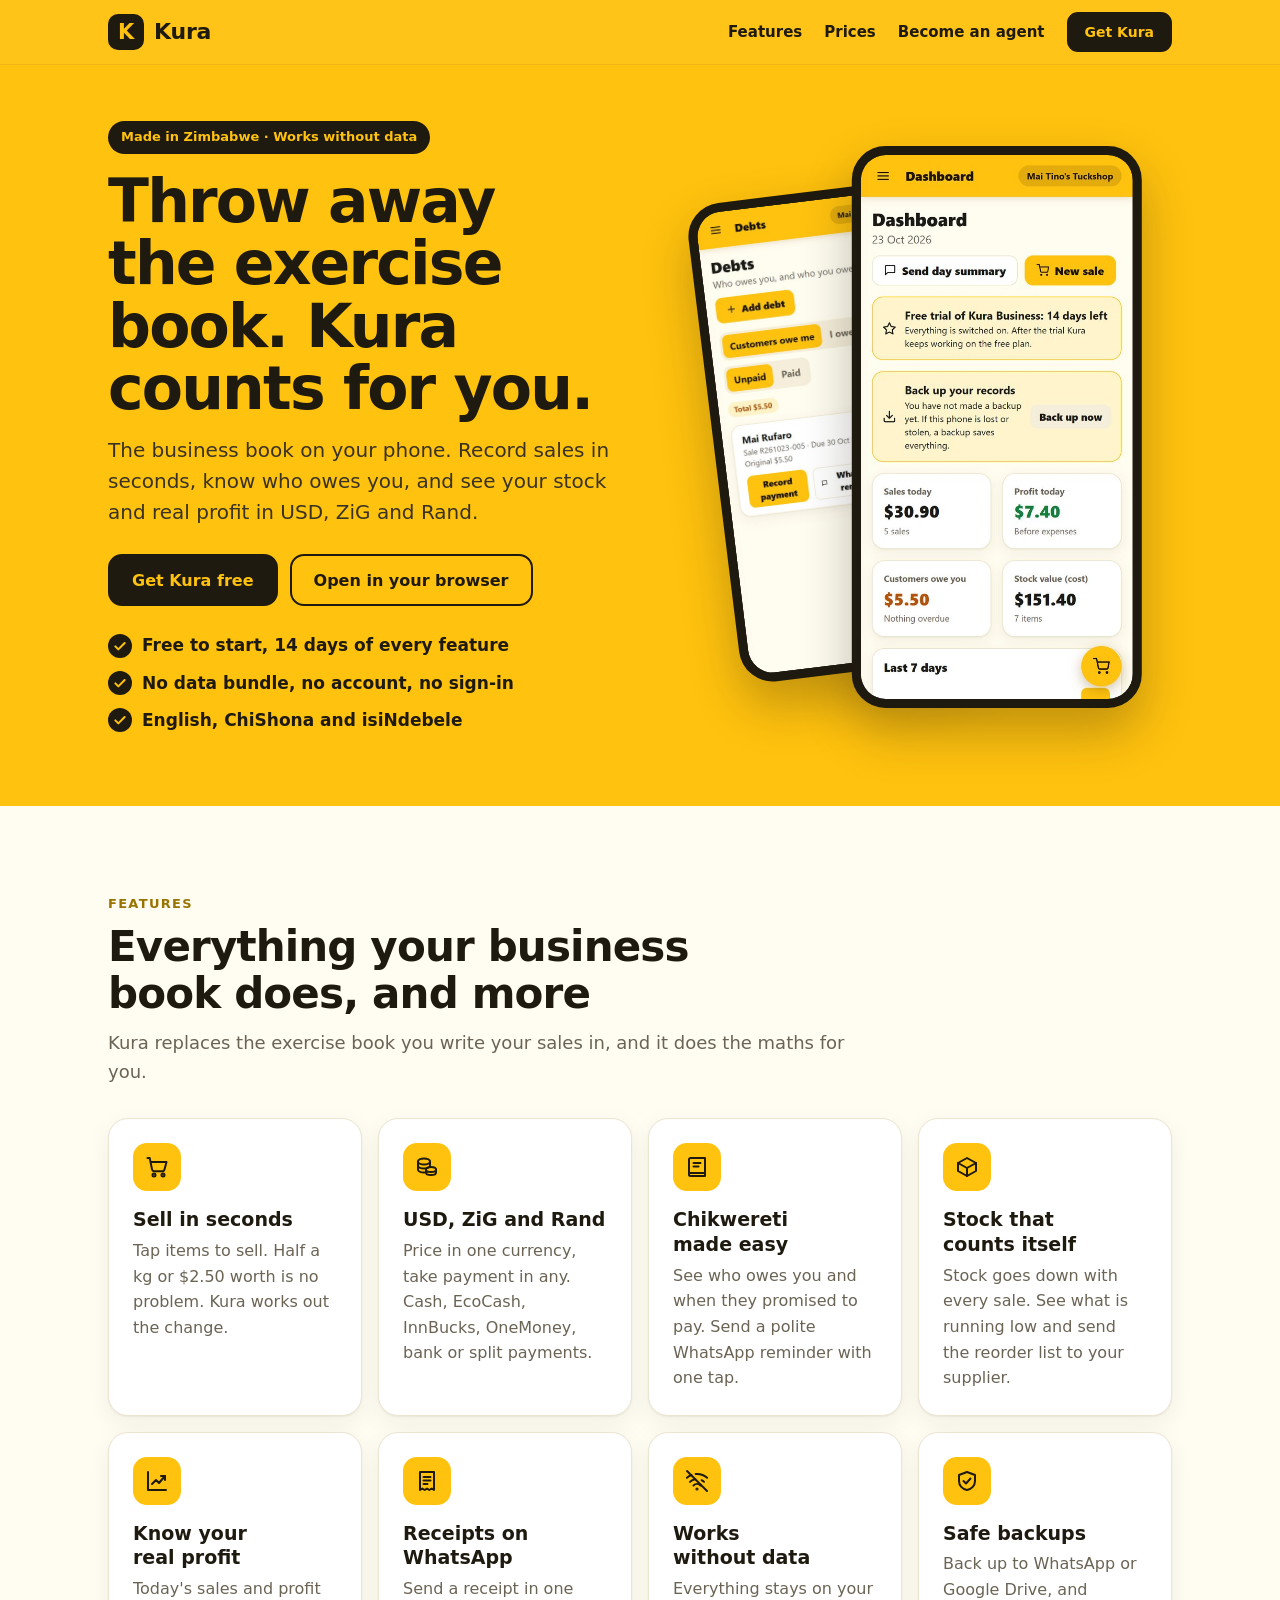
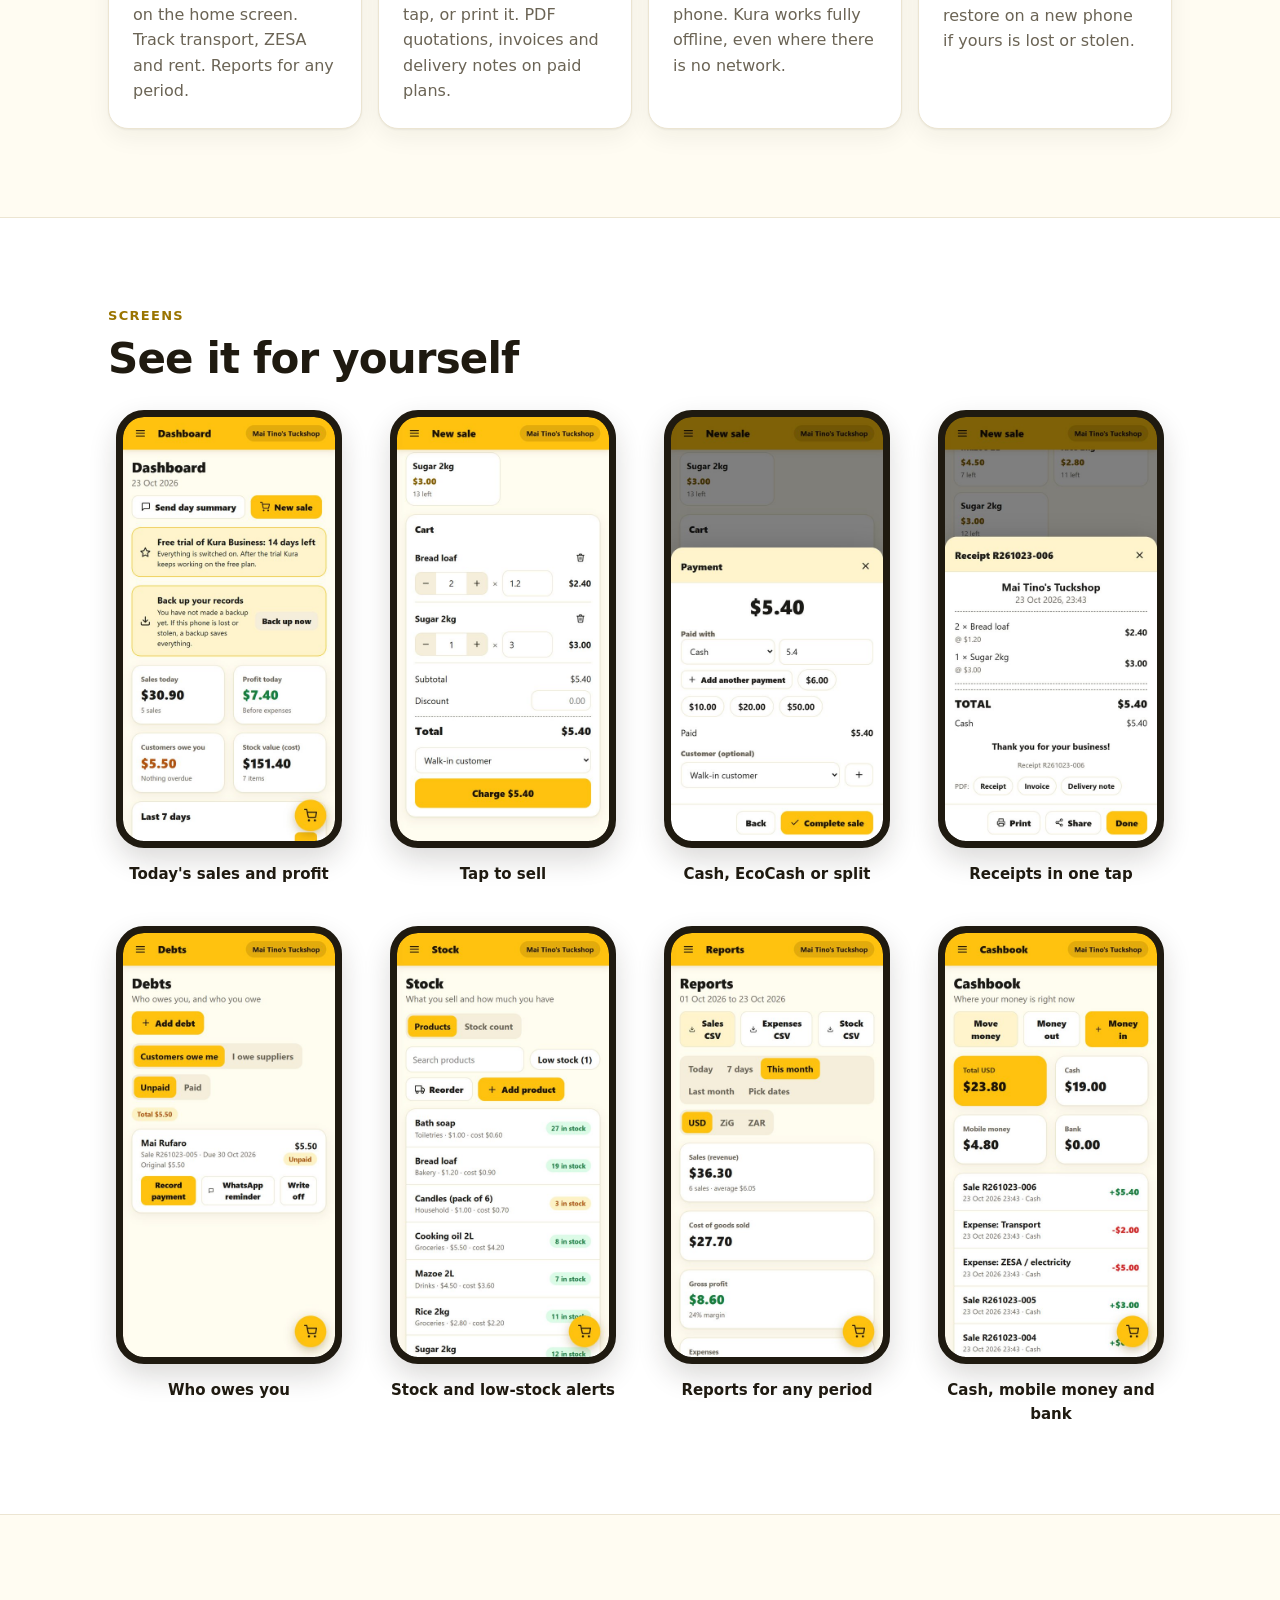
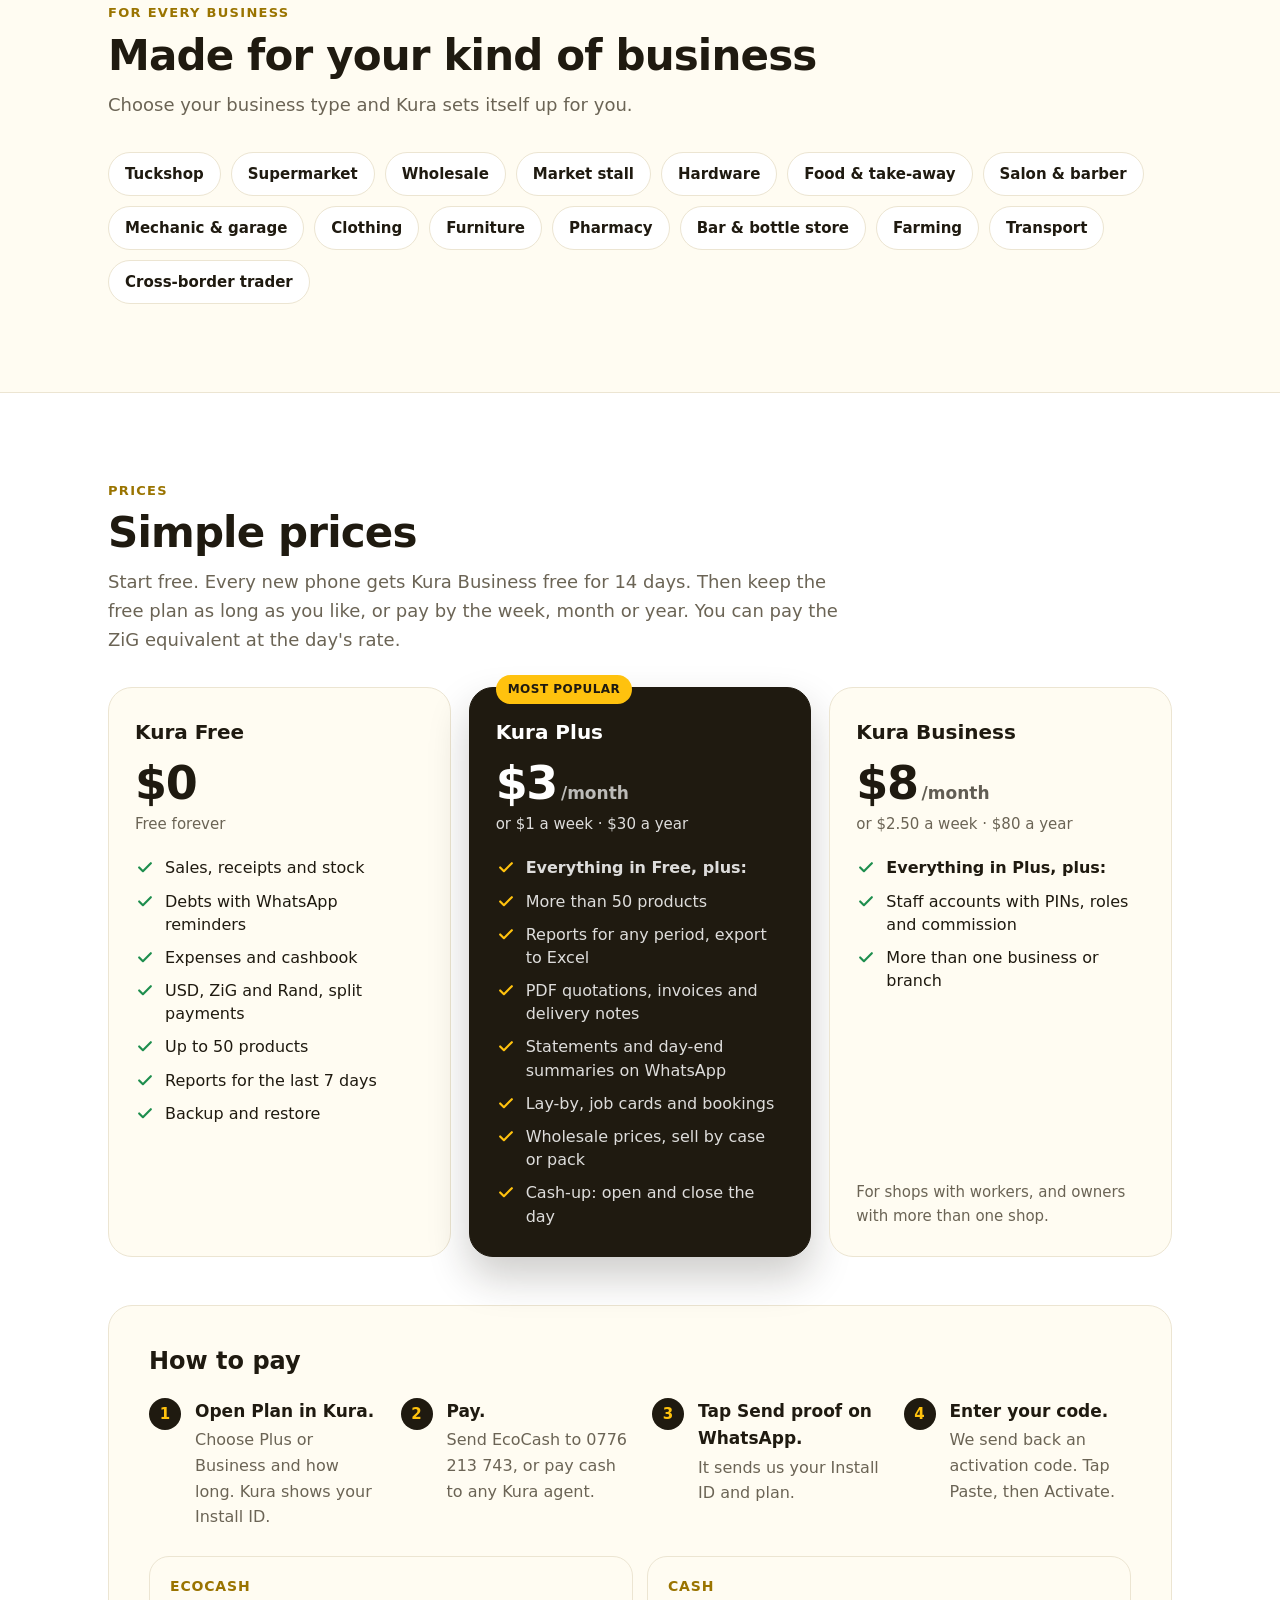
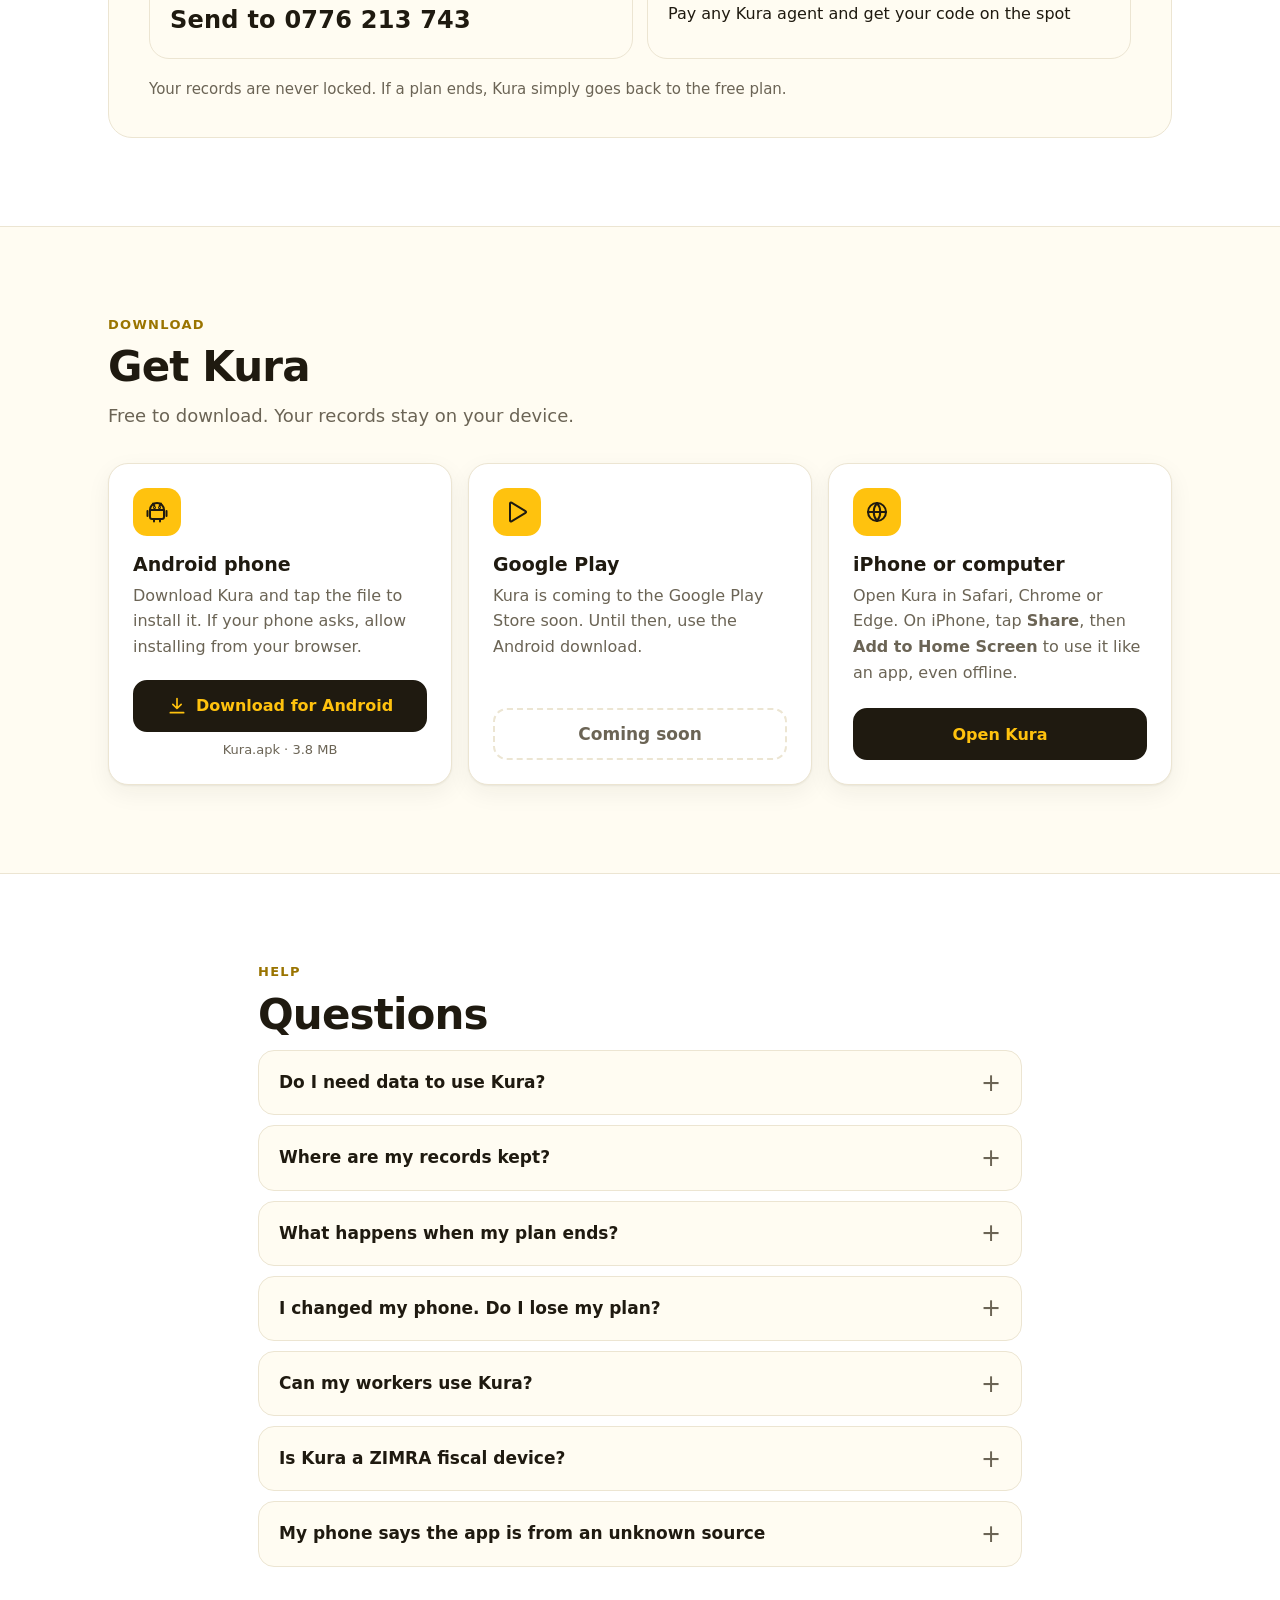
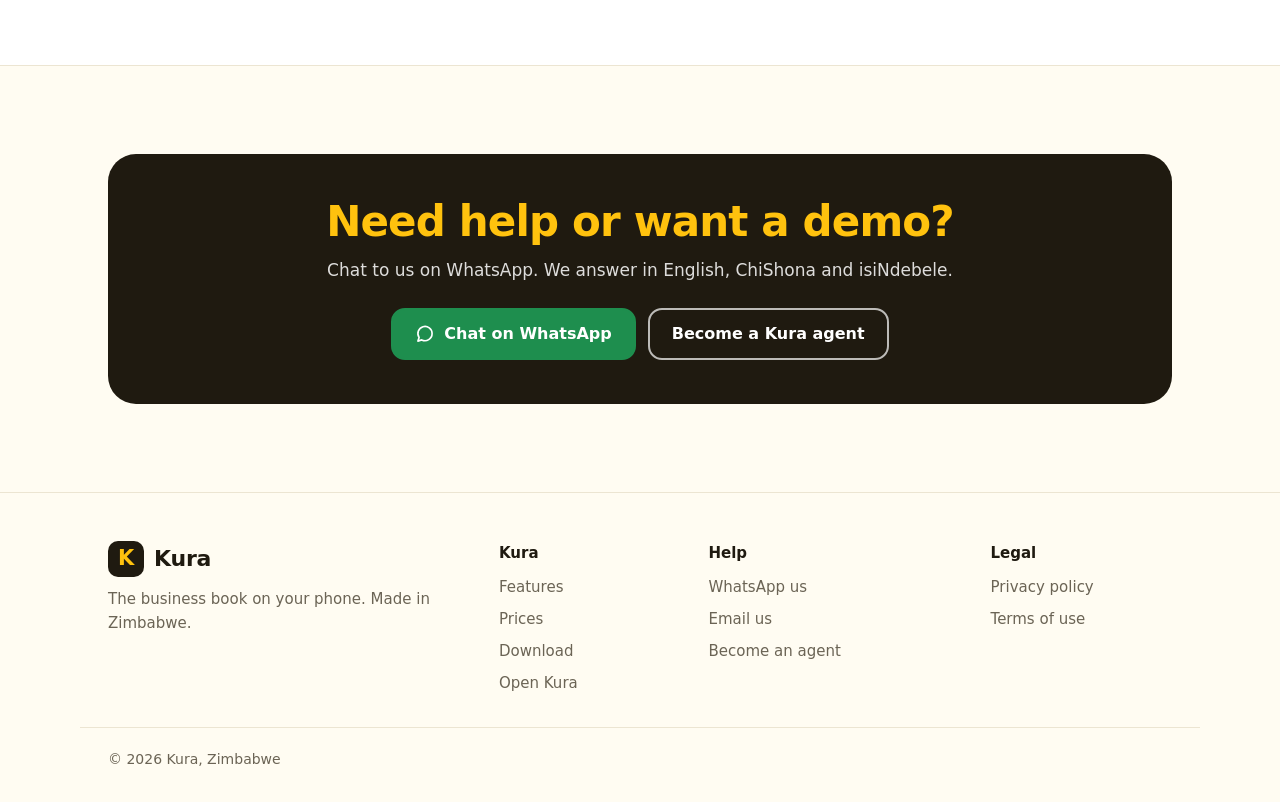
==== commit 108ba391: "Update website" ====
--- a/index.html
+++ b/index.html
@@ -20,9 +20,31 @@
 </script>
 </head>
 <body>
+<svg width="0" height="0" style="position:absolute" aria-hidden="true">
+  <defs>
+    <symbol id="i-cart" viewBox="0 0 24 24"><circle cx="9" cy="20" r="1.5"/><circle cx="18" cy="20" r="1.5"/><path d="M2.5 3h2.2l2.4 11.6a2 2 0 0 0 2 1.6h8.3a2 2 0 0 0 2-1.5L21.5 7H6"/></symbol>
+    <symbol id="i-coins" viewBox="0 0 24 24"><ellipse cx="9" cy="6.5" rx="6" ry="3"/><path d="M3 6.5v4c0 1.7 2.7 3 6 3s6-1.3 6-3v-4"/><path d="M3 10.5v4c0 1.7 2.7 3 6 3 1 0 2-.1 2.8-.4"/><ellipse cx="16" cy="14.5" rx="5" ry="2.5"/><path d="M11 14.5v3c0 1.4 2.2 2.5 5 2.5s5-1.1 5-2.5v-3"/></symbol>
+    <symbol id="i-book" viewBox="0 0 24 24"><path d="M4 4.5A1.5 1.5 0 0 1 5.5 3H20v15H5.5A1.5 1.5 0 0 0 4 19.5z"/><path d="M4 19.5A1.5 1.5 0 0 0 5.5 21H20v-3"/><path d="M8.5 8h7M8.5 11.5h5"/></symbol>
+    <symbol id="i-box" viewBox="0 0 24 24"><path d="M21 8l-9-5-9 5v8l9 5 9-5z"/><path d="M3 8l9 5 9-5M12 13v8"/></symbol>
+    <symbol id="i-chart" viewBox="0 0 24 24"><path d="M3 3v18h18"/><path d="M7 15l4-4 3 3 6-7"/><path d="M16 7h4v4"/></symbol>
+    <symbol id="i-receipt" viewBox="0 0 24 24"><path d="M5 3h14v18l-2.3-1.5L14.3 21 12 19.5 9.7 21l-2.4-1.5L5 21z"/><path d="M8.5 8h7M8.5 11.5h7M8.5 15h4"/></symbol>
+    <symbol id="i-offline" viewBox="0 0 24 24"><path d="M2 2l20 20"/><path d="M8.5 16.5a5 5 0 0 1 7 0"/><path d="M5 12.9a10 10 0 0 1 5.2-2.7M19 12.9a10 10 0 0 0-2.4-1.7"/><path d="M1.9 8.8A15 15 0 0 1 6.5 6M22.1 8.8A15 15 0 0 0 10.7 5"/><circle cx="12" cy="20" r=".6"/></symbol>
+    <symbol id="i-shield" viewBox="0 0 24 24"><path d="M12 3l8 3v6c0 4.5-3.3 8.3-8 9-4.7-.7-8-4.5-8-9V6z"/><path d="M8.5 12l2.5 2.5 4.5-5"/></symbol>
+    <symbol id="i-android" viewBox="0 0 24 24"><path d="M5 10h14v7a2 2 0 0 1-2 2H7a2 2 0 0 1-2-2z"/><path d="M5 10a7 7 0 0 1 14 0"/><path d="M8 3.5l1.3 2.2M16 3.5l-1.3 2.2"/><circle cx="9.5" cy="7.6" r=".5"/><circle cx="14.5" cy="7.6" r=".5"/><path d="M2.5 11v5M21.5 11v5M9 19v2.5M15 19v2.5"/></symbol>
+    <symbol id="i-play" viewBox="0 0 24 24"><path d="M5 3.5v17a1 1 0 0 0 1.5.9l14-8.5a1 1 0 0 0 0-1.8l-14-8.5A1 1 0 0 0 5 3.5z"/></symbol>
+    <symbol id="i-globe" viewBox="0 0 24 24"><circle cx="12" cy="12" r="9"/><path d="M3 12h18"/><path d="M12 3a14 14 0 0 1 0 18M12 3a14 14 0 0 0 0 18"/></symbol>
+    <symbol id="i-download" viewBox="0 0 24 24"><path d="M12 3v12M7 10l5 5 5-5M4 20h16"/></symbol>
+    <symbol id="i-chat" viewBox="0 0 24 24"><path d="M20.5 11.5a8.5 8.5 0 0 1-12.4 7.6L3.5 20.5l1.4-4.4A8.5 8.5 0 1 1 20.5 11.5z"/></symbol>
+    <symbol id="i-users" viewBox="0 0 24 24"><circle cx="9" cy="8" r="3.5"/><path d="M2.5 20a6.5 6.5 0 0 1 13 0"/><path d="M16 4.6a3.5 3.5 0 0 1 0 6.8M18 14a6.5 6.5 0 0 1 3.5 6"/></symbol>
+    <symbol id="i-phone" viewBox="0 0 24 24"><rect x="6" y="2.5" width="12" height="19" rx="2.5"/><path d="M10.5 18.5h3"/></symbol>
+    <symbol id="i-heart" viewBox="0 0 24 24"><path d="M12 20s-7.5-4.6-7.5-10.2A4.3 4.3 0 0 1 12 7.2a4.3 4.3 0 0 1 7.5 2.6C19.5 15.4 12 20 12 20z"/></symbol>
+    <symbol id="i-check" viewBox="0 0 24 24"><path d="M5 12.5l4.5 4.5L19 7.5"/></symbol>
+  </defs>
+</svg>
+
 <header class="top">
   <div class="wrap">
-    <a class="brand" href="index.html"><img src="img/icon-512.png" alt="">Kura</a>
+    <a class="brand" href="index.html"><span class="logo">K</span>Kura</a>
     <nav>
       <a class="hide-sm" href="index.html#features">Features</a>
       <a class="hide-sm" href="index.html#prices">Prices</a>
@@ -35,60 +57,66 @@
 
 <div class="hero">
   <div class="wrap">
-    <div>
+    <div class="hero-text">
       <span class="pill">Made in Zimbabwe &middot; Works without data</span>
       <h1>Throw away the exercise book. Kura counts for you.</h1>
-      <p class="lead">Kura is the business book on your phone. Record sales in seconds, know who owes you, see your stock and your real profit, in USD, ZiG and Rand.</p>
+      <p class="lead">The business book on your phone. Record sales in seconds, know who owes you, and see your stock and real profit in USD, ZiG and Rand.</p>
       <div class="btns">
         <a class="btn" href="#get">Get Kura free</a>
-        <a class="btn light" href="app/">Open Kura in your browser</a>
+        <a class="btn light" href="app/">Open in your browser</a>
       </div>
       <ul class="ticks">
-        <li>Free to start, 14 days of every feature</li>
-        <li>No data bundle, no account, no sign-in</li>
-        <li>English, ChiShona and isiNdebele</li>
+        <li><svg><use href="#i-check"/></svg>Free to start, 14 days of every feature</li>
+        <li><svg><use href="#i-check"/></svg>No data bundle, no account, no sign-in</li>
+        <li><svg><use href="#i-check"/></svg>English, ChiShona and isiNdebele</li>
       </ul>
     </div>
-    <img class="phone" src="img/01-dashboard.jpg" alt="Kura home screen showing today's sales and profit" width="540" height="960">
+    <div class="hero-art">
+      <div class="phone back"><img src="img/app-debts.jpg" alt="" width="520" height="1040"></div>
+      <div class="phone front"><img src="img/app-dashboard.jpg" alt="Kura home screen showing today's sales and profit" width="520" height="1040"></div>
+    </div>
   </div>
 </div>
 
 <section id="features">
   <div class="wrap">
+    <p class="kicker">Features</p>
     <h2>Everything your business book does, and more</h2>
     <p class="sub">Kura replaces the exercise book you write your sales in, and it does the maths for you.</p>
     <div class="grid">
-      <div class="card"><div class="ico">🛒</div><h3>Sell in seconds</h3><p>Tap items to sell. Half a kg or $2.50 worth is no problem. Kura works out the change.</p></div>
-      <div class="card"><div class="ico">💵</div><h3>USD, ZiG and Rand</h3><p>Price in one currency, take payment in any. Cash, EcoCash, InnBucks, OneMoney, bank or split payments.</p></div>
-      <div class="card"><div class="ico">📒</div><h3>Chikwereti made easy</h3><p>See exactly who owes you and when they promised to pay. Send a polite WhatsApp reminder with one tap.</p></div>
-      <div class="card"><div class="ico">📦</div><h3>Stock that counts itself</h3><p>Stock goes down with every sale. See what is running low and send the reorder list to your supplier.</p></div>
-      <div class="card"><div class="ico">📈</div><h3>Know your real profit</h3><p>Today's sales and profit on the home screen. Expenses like transport, ZESA and rent. Reports for any period.</p></div>
-      <div class="card"><div class="ico">🧾</div><h3>Receipts on WhatsApp</h3><p>Send a receipt in one tap, or print it. PDF quotations, invoices and delivery notes on paid plans.</p></div>
-      <div class="card"><div class="ico">📵</div><h3>Works without data</h3><p>Everything stays on your phone. Kura works fully offline, even in places with no network.</p></div>
-      <div class="card"><div class="ico">🔒</div><h3>Safe backups</h3><p>Back up to WhatsApp or Google Drive, and restore on a new phone if yours is lost or stolen.</p></div>
+      <div class="card"><span class="ico"><svg><use href="#i-cart"/></svg></span><h3>Sell in seconds</h3><p>Tap items to sell. Half a kg or $2.50 worth is no problem. Kura works out the change.</p></div>
+      <div class="card"><span class="ico"><svg><use href="#i-coins"/></svg></span><h3>USD, ZiG and Rand</h3><p>Price in one currency, take payment in any. Cash, EcoCash, InnBucks, OneMoney, bank or split payments.</p></div>
+      <div class="card"><span class="ico"><svg><use href="#i-book"/></svg></span><h3>Chikwereti made easy</h3><p>See who owes you and when they promised to pay. Send a polite WhatsApp reminder with one tap.</p></div>
+      <div class="card"><span class="ico"><svg><use href="#i-box"/></svg></span><h3>Stock that counts itself</h3><p>Stock goes down with every sale. See what is running low and send the reorder list to your supplier.</p></div>
+      <div class="card"><span class="ico"><svg><use href="#i-chart"/></svg></span><h3>Know your real profit</h3><p>Today's sales and profit on the home screen. Track transport, ZESA and rent. Reports for any period.</p></div>
+      <div class="card"><span class="ico"><svg><use href="#i-receipt"/></svg></span><h3>Receipts on WhatsApp</h3><p>Send a receipt in one tap, or print it. PDF quotations, invoices and delivery notes on paid plans.</p></div>
+      <div class="card"><span class="ico"><svg><use href="#i-offline"/></svg></span><h3>Works without data</h3><p>Everything stays on your phone. Kura works fully offline, even where there is no network.</p></div>
+      <div class="card"><span class="ico"><svg><use href="#i-shield"/></svg></span><h3>Safe backups</h3><p>Back up to WhatsApp or Google Drive, and restore on a new phone if yours is lost or stolen.</p></div>
     </div>
   </div>
 </section>
 
 <section class="alt">
   <div class="wrap">
+    <p class="kicker">Screens</p>
     <h2>See it for yourself</h2>
-    <p class="sub">Swipe to see more screens.</p>
+    <p class="sub only-sm">Swipe to see more screens &rarr;</p>
     <div class="shots">
-      <img src="img/01-dashboard.jpg" alt="Home screen" loading="lazy" width="540" height="960">
-      <img src="img/02-sell-cart.jpg" alt="Selling items" loading="lazy" width="540" height="960">
-      <img src="img/03-checkout.jpg" alt="Taking payment and change" loading="lazy" width="540" height="960">
-      <img src="img/04-receipt.jpg" alt="Receipt" loading="lazy" width="540" height="960">
-      <img src="img/05-debts.jpg" alt="Debts" loading="lazy" width="540" height="960">
-      <img src="img/06-stock.jpg" alt="Stock" loading="lazy" width="540" height="960">
-      <img src="img/07-reports.jpg" alt="Reports" loading="lazy" width="540" height="960">
-      <img src="img/08-cashbook.jpg" alt="Cashbook" loading="lazy" width="540" height="960">
+      <figure><div class="phone"><img src="img/app-dashboard.jpg" alt="" width="520" height="1040"></div><figcaption>Today's sales and profit</figcaption></figure>
+      <figure><div class="phone"><img src="img/app-sell.jpg" alt="" width="520" height="1040"></div><figcaption>Tap to sell</figcaption></figure>
+      <figure><div class="phone"><img src="img/app-checkout.jpg" alt="" width="520" height="1040"></div><figcaption>Cash, EcoCash or split</figcaption></figure>
+      <figure><div class="phone"><img src="img/app-receipt.jpg" alt="" width="520" height="1040"></div><figcaption>Receipts in one tap</figcaption></figure>
+      <figure><div class="phone"><img src="img/app-debts.jpg" alt="" width="520" height="1040"></div><figcaption>Who owes you</figcaption></figure>
+      <figure><div class="phone"><img src="img/app-stock.jpg" alt="" width="520" height="1040"></div><figcaption>Stock and low-stock alerts</figcaption></figure>
+      <figure><div class="phone"><img src="img/app-reports.jpg" alt="" width="520" height="1040"></div><figcaption>Reports for any period</figcaption></figure>
+      <figure><div class="phone"><img src="img/app-cashbook.jpg" alt="" width="520" height="1040"></div><figcaption>Cash, mobile money and bank</figcaption></figure>
     </div>
   </div>
 </section>
 
 <section>
   <div class="wrap">
+    <p class="kicker">For every business</p>
     <h2>Made for your kind of business</h2>
     <p class="sub">Choose your business type and Kura sets itself up for you.</p>
     <div class="chips">
@@ -101,83 +129,91 @@
 
 <section id="prices" class="alt">
   <div class="wrap">
+    <p class="kicker">Prices</p>
     <h2>Simple prices</h2>
-    <p class="sub">Start free. Every new phone gets Kura Business free for 14 days. After that, keep the free plan for as long as you like, or pay weekly, monthly or yearly. You can pay the ZiG equivalent at the day's rate.</p>
+    <p class="sub">Start free. Every new phone gets Kura Business free for 14 days. Then keep the free plan as long as you like, or pay by the week, month or year. You can pay the ZiG equivalent at the day's rate.</p>
     <div class="plans">
       <div class="plan">
         <h3>Kura Free</h3>
         <p class="price">$0</p>
-        <p class="alts">forever</p>
+        <p class="alts">Free forever</p>
         <ul>
-          <li>Sales, receipts and stock</li>
-          <li>Debts with WhatsApp reminders</li>
-          <li>Expenses and cashbook</li>
-          <li>USD, ZiG and Rand, split payments</li>
-          <li>Up to 50 products</li>
-          <li>Reports for the last 7 days</li>
-          <li>Backup and restore</li>
+          <li><svg><use href="#i-check"/></svg>Sales, receipts and stock</li>
+          <li><svg><use href="#i-check"/></svg>Debts with WhatsApp reminders</li>
+          <li><svg><use href="#i-check"/></svg>Expenses and cashbook</li>
+          <li><svg><use href="#i-check"/></svg>USD, ZiG and Rand, split payments</li>
+          <li><svg><use href="#i-check"/></svg>Up to 50 products</li>
+          <li><svg><use href="#i-check"/></svg>Reports for the last 7 days</li>
+          <li><svg><use href="#i-check"/></svg>Backup and restore</li>
         </ul>
       </div>
       <div class="plan best">
+        <span class="tag">Most popular</span>
         <h3>Kura Plus</h3>
-        <p class="price">$3 <small>/ month</small></p>
-        <p class="alts">$1 a week &middot; $30 a year</p>
+        <p class="price">$3<small>/month</small></p>
+        <p class="alts">or $1 a week &middot; $30 a year</p>
         <ul>
-          <li>Everything in Free</li>
-          <li>More than 50 products</li>
-          <li>Reports for any period, export to Excel</li>
-          <li>PDF quotations, invoices and delivery notes</li>
-          <li>Customer statements and day-end summaries on WhatsApp</li>
-          <li>Lay-by, job cards and bookings</li>
-          <li>Wholesale prices, sell by case or pack</li>
-          <li>Cash-up: open and close the day</li>
+          <li><svg><use href="#i-check"/></svg><b>Everything in Free, plus:</b></li>
+          <li><svg><use href="#i-check"/></svg>More than 50 products</li>
+          <li><svg><use href="#i-check"/></svg>Reports for any period, export to Excel</li>
+          <li><svg><use href="#i-check"/></svg>PDF quotations, invoices and delivery notes</li>
+          <li><svg><use href="#i-check"/></svg>Statements and day-end summaries on WhatsApp</li>
+          <li><svg><use href="#i-check"/></svg>Lay-by, job cards and bookings</li>
+          <li><svg><use href="#i-check"/></svg>Wholesale prices, sell by case or pack</li>
+          <li><svg><use href="#i-check"/></svg>Cash-up: open and close the day</li>
         </ul>
       </div>
       <div class="plan">
         <h3>Kura Business</h3>
-        <p class="price">$8 <small>/ month</small></p>
-        <p class="alts">$2.50 a week &middot; $80 a year</p>
+        <p class="price">$8<small>/month</small></p>
+        <p class="alts">or $2.50 a week &middot; $80 a year</p>
         <ul>
-          <li>Everything in Plus</li>
-          <li>Staff accounts with PINs, roles and commission</li>
-          <li>More than one business or branch</li>
+          <li><svg><use href="#i-check"/></svg><b>Everything in Plus, plus:</b></li>
+          <li><svg><use href="#i-check"/></svg>Staff accounts with PINs, roles and commission</li>
+          <li><svg><use href="#i-check"/></svg>More than one business or branch</li>
         </ul>
-      </div>
-    </div>
-
-    <h2 style="margin-top:44px">How to pay</h2>
-    <p class="sub">Your records are never locked. If a plan ends, Kura simply goes back to the free plan.</p>
-    <div class="steps">
-      <div class="card"><h3>Open Plan in Kura</h3><p>In Kura, go to <b>Plan</b> and choose Plus or Business and how long. Kura shows your <b>Install ID</b>.</p></div>
-      <div class="card"><h3>Pay</h3><p>Pay with EcoCash: 0776 213 743 (+263 776 213 743), or cash to any Kura agent.</p></div>
-      <div class="card"><h3>Send proof on WhatsApp</h3><p>Tap <b>Send proof on WhatsApp</b> in Kura. It sends your Install ID and the plan to us.</p></div>
-      <div class="card"><h3>Enter your code</h3><p>We send back your activation code. Tap <b>Paste</b>, then <b>Activate</b>, and your plan switches on straight away.</p></div>
-    </div>
-    <div class="pay">
-      <div class="card"><b>EcoCash</b><p class="big">Send to 0776 213 743</p></div>
-      <div class="card"><b>Cash</b><p>Pay any Kura agent and get your code on the spot</p></div>
+        <p class="plan-note">For shops with workers, and owners with more than one shop.</p>
+      </div>
+    </div>
+
+    <div class="howpay">
+      <h3>How to pay</h3>
+      <ol class="steps">
+        <li><b>Open Plan in Kura.</b> Choose Plus or Business and how long. Kura shows your Install ID.</li>
+        <li><b>Pay.</b> Send EcoCash to 0776 213 743, or pay cash to any Kura agent.</li>
+        <li><b>Tap Send proof on WhatsApp.</b> It sends us your Install ID and plan.</li>
+        <li><b>Enter your code.</b> We send back an activation code. Tap Paste, then Activate.</li>
+      </ol>
+      <div class="pay"><div class="card"><b>EcoCash</b><p class="big">Send to 0776 213 743</p></div>
+      <div class="card"><b>Cash</b><p>Pay any Kura agent and get your code on the spot</p></div></div>
+      <p class="note">Your records are never locked. If a plan ends, Kura simply goes back to the free plan.</p>
     </div>
   </div>
 </section>
 
 <section id="get">
   <div class="wrap">
+    <p class="kicker">Download</p>
     <h2>Get Kura</h2>
     <p class="sub">Free to download. Your records stay on your device.</p>
     <div class="dl">
       <div class="card">
-        <div class="ico">🤖</div><h3>Android phone</h3>
-        <p>Download and install Kura on your Android phone. If your phone asks, allow installing from your browser.</p>
-        <a class="btn" href="https://github.com/kudakwashechiyangwa05-debug/kura/releases/latest/download/Kura.apk">Download for Android</a>
+        <span class="ico"><svg><use href="#i-android"/></svg></span>
+        <h3>Android phone</h3>
+        <p>Download Kura and tap the file to install it. If your phone asks, allow installing from your browser.</p>
+        <a class="btn" href="https://github.com/kudakwashechiyangwa05-debug/kura/releases/latest/download/Kura.apk"><svg><use href="#i-download"/></svg>Download for Android</a>
+        <span class="fine">Kura.apk &middot; 3.8 MB</span>
       </div>
       <div class="card">
-        <div class="ico">▶️</div><h3>Google Play</h3>
+        <span class="ico"><svg><use href="#i-play"/></svg></span>
+        <h3>Google Play</h3>
         <p>Kura is coming to the Google Play Store soon. Until then, use the Android download.</p>
-        <a class="btn" aria-disabled="true">Coming soon</a>
+        <span class="soon">Coming soon</span>
       </div>
       <div class="card">
-        <div class="ico">🍏</div><h3>iPhone, laptop or computer</h3>
-        <p>Open Kura in Safari, Chrome or Edge. On iPhone, tap <b>Share</b>, then <b>Add to Home Screen</b>. It then works like an app, even offline.</p>
+        <span class="ico"><svg><use href="#i-globe"/></svg></span>
+        <h3>iPhone or computer</h3>
+        <p>Open Kura in Safari, Chrome or Edge. On iPhone, tap <b>Share</b>, then <b>Add to Home Screen</b> to use it like an app, even offline.</p>
         <a class="btn" href="app/">Open Kura</a>
       </div>
     </div>
@@ -185,15 +221,16 @@
 </section>
 
 <section class="alt">
-  <div class="wrap">
+  <div class="wrap narrow">
+    <p class="kicker">Help</p>
     <h2>Questions</h2>
     <details><summary>Do I need data to use Kura?</summary><p>No. Kura works fully offline. You only need data to download it, to send WhatsApp messages and to make online backups.</p></details>
-    <details><summary>Where are my records kept?</summary><p>On your phone only. We cannot see them. Make a backup often (Settings, <b>Back up now</b>) and send it to yourself on WhatsApp or Google Drive.</p></details>
+    <details><summary>Where are my records kept?</summary><p>On your phone only. We cannot see them. Make a backup often (Settings, Back up now) and send it to yourself on WhatsApp or Google Drive.</p></details>
     <details><summary>What happens when my plan ends?</summary><p>Kura goes back to the free plan. Nothing is deleted or locked. Only the paid features switch off until you renew.</p></details>
     <details><summary>I changed my phone. Do I lose my plan?</summary><p>Restore your backup on the new phone, then send us your new Install ID on WhatsApp. We move the rest of your plan to the new phone once.</p></details>
     <details><summary>Can my workers use Kura?</summary><p>Yes. Kura Business gives each worker their own PIN and role, so you can see who sold what and pay commission.</p></details>
     <details><summary>Is Kura a ZIMRA fiscal device?</summary><p>No. Kura helps you keep good records, which makes tax time easier, but it does not file tax for you.</p></details>
-    <details><summary>Android says the app is from an unknown source</summary><p>That is normal for apps downloaded from a website. Tap Settings, allow your browser to install apps, then go back and tap Install. Kura will also be on Google Play soon.</p></details>
+    <details><summary>My phone says the app is from an unknown source</summary><p>That is normal for apps downloaded from a website. Tap Settings, allow your browser to install apps, then go back and tap Install.</p></details>
   </div>
 </section>
 
@@ -203,8 +240,8 @@
       <h2>Need help or want a demo?</h2>
       <p>Chat to us on WhatsApp. We answer in English, ChiShona and isiNdebele.</p>
       <div class="btns">
-        <a class="btn wa" href="https://wa.me/263776213743?text=Hello%20Kura%2C%20I%20have%20a%20question.">Chat on WhatsApp</a>
-        <a class="btn light" href="agents.html">Become a Kura agent</a>
+        <a class="btn wa" href="https://wa.me/263776213743?text=Hello%20Kura%2C%20I%20have%20a%20question."><svg><use href="#i-chat"/></svg>Chat on WhatsApp</a>
+        <a class="btn ghost" href="agents.html">Become a Kura agent</a>
       </div>
     </div>
   </div>
@@ -212,16 +249,30 @@
 
 <footer>
   <div class="wrap">
-    <div><b>Kura</b> &middot; the business book on your phone &middot; Made in Zimbabwe</div>
-    <div>
-      <a href="https://wa.me/263776213743?text=Hello%20Kura%2C%20I%20have%20a%20question.">WhatsApp +263 776 213 743</a> &middot;
-      <a href="mailto:kudakwashechiyangwa05@gmail.com">Email</a> &middot;
-      <a href="agents.html">Agents</a> &middot;
-      <a href="legal/privacy.html">Privacy</a> &middot;
-      <a href="legal/terms.html">Terms</a>
-    </div>
-    <div>&copy; 2026 Kura</div>
-  </div>
+    <div class="foot-brand">
+      <a class="brand" href="index.html"><span class="logo">K</span>Kura</a>
+      <p>The business book on your phone. Made in Zimbabwe.</p>
+    </div>
+    <div class="foot-links">
+      <b>Kura</b>
+      <a href="index.html#features">Features</a>
+      <a href="index.html#prices">Prices</a>
+      <a href="index.html#get">Download</a>
+      <a href="app/">Open Kura</a>
+    </div>
+    <div class="foot-links">
+      <b>Help</b>
+      <a href="https://wa.me/263776213743?text=Hello%20Kura%2C%20I%20have%20a%20question.">WhatsApp us</a>
+      <a href="mailto:kudakwashechiyangwa05@gmail.com">Email us</a>
+      <a href="agents.html">Become an agent</a>
+    </div>
+    <div class="foot-links">
+      <b>Legal</b>
+      <a href="legal/privacy.html">Privacy policy</a>
+      <a href="legal/terms.html">Terms of use</a>
+    </div>
+  </div>
+  <div class="wrap copy">&copy; 2026 Kura, Zimbabwe</div>
 </footer>
 
 </body>
--- a/style.css
+++ b/style.css
@@ -1,110 +1,188 @@
 :root {
-  --y: #FFC20E; --y-soft: #FFF3C4; --ink: #1F1A10; --muted: #6B6455; --bg: #FFFCF0; --card: #FFFFFF;
-  --line: #E9E2CF; --green: #1E8E4E; --radius: 18px;
+  --y: #FFC20E; --y-soft: #FFF1BF; --ink: #1F1A10; --ink-2: #3A3324; --muted: #6B6455; --bg: #FFFCF2; --card: #FFFFFF;
+  --line: #ECE5D2; --green: #1E8E4E; --radius: 20px;
+  --shadow: 0 1px 2px rgba(31,26,16,.06), 0 8px 24px rgba(31,26,16,.06);
 }
 * { box-sizing: border-box; }
-html { scroll-behavior: smooth; }
-body { margin: 0; font: 17px/1.6 system-ui, -apple-system, "Segoe UI", Roboto, sans-serif; color: var(--ink); background: var(--bg); }
+html { scroll-behavior: smooth; -webkit-text-size-adjust: 100%; }
+body { margin: 0; font: 17px/1.6 system-ui, -apple-system, "Segoe UI", Roboto, sans-serif; color: var(--ink); background: var(--bg); -webkit-font-smoothing: antialiased; }
 img { max-width: 100%; display: block; }
 a { color: inherit; }
-.wrap { max-width: 1080px; margin: 0 auto; padding: 0 16px; }
+h1, h2, h3 { text-wrap: balance; }
+.wrap { max-width: 1120px; margin: 0 auto; padding: 0 16px; }
+@media (min-width: 760px) { .wrap { padding: 0 28px; } }
+.narrow { max-width: 820px; }
+
+/* icons: one stroke style everywhere */
+svg { width: 22px; height: 22px; fill: none; stroke: currentColor; stroke-width: 2; stroke-linecap: round; stroke-linejoin: round; flex: 0 0 auto; }
+
+/* logo */
+.logo { width: 36px; height: 36px; border-radius: 10px; background: var(--ink); color: var(--y); display: inline-grid; place-items: center;
+  font-weight: 900; font-size: 21px; line-height: 1; letter-spacing: -.02em; }
+.brand { display: inline-flex; align-items: center; gap: 10px; font-weight: 850; font-size: 22px; text-decoration: none; letter-spacing: -.01em; }
 
 /* top bar */
-.top { position: sticky; top: 0; z-index: 10; background: var(--y); border-bottom: 1px solid rgba(0,0,0,.06); }
-.top .wrap { display: flex; align-items: center; gap: 12px; height: 62px; }
-.brand { display: flex; align-items: center; gap: 10px; font-weight: 900; font-size: 22px; text-decoration: none; }
-.brand img { width: 38px; height: 38px; border-radius: 10px; }
-.top nav { margin-left: auto; display: flex; gap: 18px; align-items: center; }
+.top { position: sticky; top: 0; z-index: 10; background: rgba(255,194,14,.96); backdrop-filter: saturate(1.4) blur(8px); border-bottom: 1px solid rgba(31,26,16,.08); }
+.top .wrap { display: flex; align-items: center; gap: 12px; height: 64px; }
+.top nav { margin-left: auto; display: flex; gap: 22px; align-items: center; }
 .top nav a { text-decoration: none; font-weight: 650; font-size: 15px; }
+.top nav a:not(.btn):hover { text-decoration: underline; text-underline-offset: 4px; }
 .top nav .hide-sm { display: none; }
-@media (min-width: 760px) { .top nav .hide-sm { display: inline; } }
+@media (min-width: 820px) { .top nav .hide-sm { display: inline; } }
 
 /* buttons */
-.btn { display: inline-flex; align-items: center; justify-content: center; gap: 8px; min-height: 50px; padding: 12px 22px; border-radius: 14px;
-  font-weight: 750; font-size: 16px; text-decoration: none; border: 2px solid var(--ink); background: var(--ink); color: var(--y); cursor: pointer; }
+.btn { display: inline-flex; align-items: center; justify-content: center; gap: 9px; min-height: 52px; padding: 12px 22px; border-radius: 14px;
+  font-weight: 750; font-size: 16px; line-height: 1.2; text-decoration: none; border: 2px solid var(--ink); background: var(--ink); color: var(--y);
+  cursor: pointer; transition: transform .12s ease, box-shadow .12s ease; }
+.btn:hover { transform: translateY(-1px); box-shadow: 0 6px 16px rgba(31,26,16,.18); }
+.btn svg { width: 20px; height: 20px; }
 .btn.light { background: transparent; color: var(--ink); }
 .btn.wa { background: var(--green); border-color: var(--green); color: #fff; }
-.btn.sm { min-height: 40px; padding: 8px 14px; font-size: 14px; border-radius: 11px; }
-.btn[aria-disabled="true"] { opacity: .5; pointer-events: none; }
-.btns { display: flex; flex-wrap: wrap; gap: 10px; }
+.btn.ghost { background: transparent; color: #fff; border-color: rgba(255,255,255,.7); }
+.btn.sm { min-height: 40px; padding: 8px 16px; font-size: 14px; border-radius: 11px; }
+.btns { display: flex; flex-wrap: wrap; gap: 12px; }
+.soon { display: inline-flex; align-items: center; justify-content: center; min-height: 52px; border-radius: 14px; border: 2px dashed var(--line);
+  color: var(--muted); font-weight: 700; }
 
 /* hero */
-.hero { background: var(--y); padding: 28px 0 56px; overflow: hidden; }
-.hero .wrap { display: grid; gap: 32px; align-items: center; }
-@media (min-width: 860px) { .hero .wrap { grid-template-columns: 1.1fr .9fr; } }
-.hero h1 { font-size: clamp(34px, 7vw, 56px); line-height: 1.05; margin: 8px 0 14px; letter-spacing: -.02em; }
-.hero p.lead { font-size: 19px; margin: 0 0 22px; max-width: 34em; }
-.pill { display: inline-block; background: var(--ink); color: var(--y); font-weight: 750; font-size: 13px; padding: 5px 12px; border-radius: 99px; }
-.ticks { list-style: none; padding: 0; margin: 20px 0 0; display: grid; gap: 6px; font-weight: 600; }
-.ticks li::before { content: "✓"; display: inline-grid; place-items: center; width: 22px; height: 22px; margin-right: 8px; border-radius: 50%; background: var(--ink); color: var(--y); font-size: 13px; }
-.phone { justify-self: center; width: min(300px, 78vw); border-radius: 34px; border: 10px solid var(--ink); box-shadow: 0 30px 60px rgba(0,0,0,.25); overflow: hidden; background: #fff; }
+.hero { background: var(--y); padding: 36px 0 56px; overflow: hidden; }
+.hero .wrap { display: grid; gap: 40px; align-items: center; }
+@media (min-width: 900px) { .hero { padding: 56px 0 72px; } .hero .wrap { grid-template-columns: 1.05fr .95fr; gap: 56px; } }
+.pill { display: inline-block; background: var(--ink); color: var(--y); font-weight: 750; font-size: 13px; padding: 6px 13px; border-radius: 99px; }
+.hero h1 { font-size: clamp(36px, 6.4vw, 60px); line-height: 1.04; margin: 16px 0 16px; letter-spacing: -.03em; }
+.lead { font-size: clamp(17px, 2.2vw, 20px); line-height: 1.55; margin: 0 0 26px; max-width: 32em; color: var(--ink-2); }
+.ticks { list-style: none; padding: 0; margin: 26px 0 0; display: grid; gap: 10px; font-weight: 600; }
+.ticks li { display: flex; align-items: center; gap: 10px; }
+.ticks svg { width: 24px; height: 24px; padding: 4px; border-radius: 50%; background: var(--ink); color: var(--y); stroke-width: 3; }
+
+/* phone frames */
+.phone { border-radius: 34px; border: 9px solid var(--ink); background: var(--ink); overflow: hidden; box-shadow: 0 24px 50px rgba(31,26,16,.28); }
+.phone img { width: 100%; height: auto; border-radius: 25px; }
+.hero-art { position: relative; display: flex; justify-content: center; align-items: flex-end; min-height: 420px; }
+.hero-art .front { position: relative; z-index: 2; width: min(250px, 60vw); transform: translateX(18%); }
+.hero-art .back { position: absolute; z-index: 1; width: min(205px, 50vw); left: 50%; bottom: 36px; transform: translateX(-86%) rotate(-7deg); }
+@media (min-width: 900px) {
+  .hero-art { min-height: 560px; }
+  .hero-art .front { width: 290px; transform: translateX(22%); }
+  .hero-art .back { width: 250px; transform: translateX(-88%) rotate(-7deg); }
+}
 
 /* sections */
-section { padding: 56px 0; scroll-margin-top: 62px; }
+section { padding: 64px 0; scroll-margin-top: 64px; }
+@media (min-width: 900px) { section { padding: 88px 0; } }
 section.alt { background: var(--card); border-top: 1px solid var(--line); border-bottom: 1px solid var(--line); }
-h2 { font-size: clamp(26px, 5vw, 38px); line-height: 1.15; margin: 0 0 10px; letter-spacing: -.01em; }
-.sub { color: var(--muted); margin: 0 0 28px; max-width: 40em; }
-.grid { display: grid; gap: 14px; grid-template-columns: repeat(auto-fill, minmax(min(100%, 240px), 1fr)); }
-.card { background: var(--card); border: 1px solid var(--line); border-radius: var(--radius); padding: 20px; }
-section.alt .card { background: var(--bg); }
-.card h3 { margin: 10px 0 6px; font-size: 19px; }
+.kicker { margin: 0 0 8px; font-size: 13px; font-weight: 800; letter-spacing: .1em; text-transform: uppercase; color: #9A7400; }
+h2 { font-size: clamp(28px, 4.6vw, 42px); line-height: 1.12; margin: 0 0 12px; letter-spacing: -.02em; }
+.sub { color: var(--muted); margin: 0 0 32px; max-width: 42em; font-size: 18px; }
+.note { color: var(--muted); font-size: 15px; margin: 18px 0 0; }
+.note a { color: var(--ink); font-weight: 650; }
+
+/* feature cards */
+.grid { display: grid; gap: 16px; grid-template-columns: 1fr; }
+@media (min-width: 600px) { .grid { grid-template-columns: repeat(2, 1fr); } }
+@media (min-width: 1000px) { .grid { grid-template-columns: repeat(4, 1fr); } .grid.three { grid-template-columns: repeat(3, 1fr); } }
+.card { background: var(--card); border: 1px solid var(--line); border-radius: var(--radius); padding: 24px; box-shadow: var(--shadow); }
+section.alt .card { background: var(--bg); box-shadow: none; }
+.card h3 { margin: 16px 0 6px; font-size: 19px; line-height: 1.3; }
 .card p { margin: 0; color: var(--muted); font-size: 16px; }
-.ico { width: 44px; height: 44px; border-radius: 12px; background: var(--y-soft); display: grid; place-items: center; font-size: 22px; }
+.ico { width: 48px; height: 48px; border-radius: 14px; background: var(--y); color: var(--ink); display: grid; place-items: center; }
+.ico svg { width: 24px; height: 24px; }
 
 /* screenshots */
-.shots { display: flex; gap: 14px; overflow-x: auto; scroll-snap-type: x mandatory; padding: 4px 2px 16px; }
-.shots img { flex: 0 0 auto; width: 220px; border-radius: 20px; border: 1px solid var(--line); scroll-snap-align: start; background: #fff; }
+.shots { display: grid; grid-auto-flow: column; grid-auto-columns: 210px; gap: 20px; overflow-x: auto; scroll-snap-type: x mandatory;
+  padding: 6px 16px 22px; margin: 0 -16px; scrollbar-width: thin; }
+.shots figure { margin: 0; scroll-snap-align: center; }
+.shots .phone { border-width: 7px; border-radius: 28px; box-shadow: 0 12px 28px rgba(31,26,16,.16); }
+.shots .phone img { border-radius: 21px; }
+.shots figcaption { text-align: center; font-weight: 700; font-size: 15px; margin-top: 14px; }
+.only-sm { margin-bottom: 18px; }
+@media (min-width: 900px) {
+  .only-sm { display: none; }
+  .shots { grid-auto-flow: row; grid-template-columns: repeat(4, 1fr); grid-auto-columns: auto; overflow: visible; padding: 16px 0 0; margin: 0; gap: 40px 32px; }
+  .shots figure { padding: 0 8px; }
+}
 
 /* sectors */
-.chips { display: flex; flex-wrap: wrap; gap: 8px; }
-.chips span { background: var(--card); border: 1px solid var(--line); border-radius: 99px; padding: 7px 14px; font-weight: 600; font-size: 15px; }
-
-/* steps */
-.steps { counter-reset: s; display: grid; gap: 14px; grid-template-columns: repeat(auto-fill, minmax(min(100%, 230px), 1fr)); }
-.steps .card { position: relative; padding-top: 54px; }
-.steps .card::before { counter-increment: s; content: counter(s); position: absolute; top: 16px; left: 20px; width: 30px; height: 30px; border-radius: 50%;
-  background: var(--ink); color: var(--y); display: grid; place-items: center; font-weight: 800; }
+.chips { display: flex; flex-wrap: wrap; gap: 10px; }
+.chips span { background: var(--card); border: 1px solid var(--line); border-radius: 99px; padding: 9px 16px; font-weight: 650; font-size: 15px; }
 
 /* pricing */
-.plans { display: grid; gap: 14px; grid-template-columns: repeat(auto-fit, minmax(min(100%, 280px), 1fr)); }
-.plan { background: var(--card); border: 2px solid var(--line); border-radius: var(--radius); padding: 24px; display: flex; flex-direction: column; }
-.plan.best { border-color: var(--ink); box-shadow: 0 10px 0 var(--y); }
-.plan h3 { margin: 0; font-size: 22px; }
-.price { font-size: 40px; font-weight: 900; margin: 8px 0 0; letter-spacing: -.02em; }
-.price small { font-size: 16px; font-weight: 600; color: var(--muted); }
-.alts { color: var(--muted); font-size: 15px; margin: 2px 0 14px; }
-.plan ul { padding-left: 20px; margin: 0 0 6px; }
-.plan li { margin-bottom: 5px; }
-.note { color: var(--muted); font-size: 15px; margin-top: 18px; }
+.plans { display: grid; gap: 18px; grid-template-columns: 1fr; align-items: stretch; }
+@media (min-width: 900px) { .plans { grid-template-columns: repeat(3, 1fr); } }
+.plan { position: relative; background: var(--bg); border: 1px solid var(--line); border-radius: 24px; padding: 28px 26px; display: flex; flex-direction: column; }
+.plan.best { background: var(--ink); color: #fff; border-color: var(--ink); box-shadow: 0 20px 40px rgba(31,26,16,.22); }
+.plan.best .alts, .plan.best li { color: rgba(255,255,255,.85); }
+.plan.best li svg { color: var(--y); }
+.tag { position: absolute; top: -13px; left: 26px; background: var(--y); color: var(--ink); font-size: 12px; font-weight: 800; letter-spacing: .04em;
+  text-transform: uppercase; padding: 5px 12px; border-radius: 99px; }
+.plan h3 { margin: 0; font-size: 20px; }
+.price { font-size: 46px; font-weight: 900; margin: 10px 0 0; letter-spacing: -.03em; line-height: 1.1; }
+.price small { font-size: 17px; font-weight: 650; letter-spacing: 0; margin-left: 4px; opacity: .7; }
+.alts { color: var(--muted); font-size: 15px; margin: 4px 0 20px; }
+.plan ul { list-style: none; padding: 0; margin: 0; display: grid; gap: 10px; }
+.plan li { display: flex; gap: 10px; align-items: flex-start; font-size: 16px; line-height: 1.45; }
+.plan li svg { width: 20px; height: 20px; margin-top: 1px; color: var(--green); stroke-width: 2.6; }
+.plan-note { margin: auto 0 0; padding-top: 20px; color: var(--muted); font-size: 15px; }
 
-/* pay box */
-.pay { display: grid; gap: 14px; grid-template-columns: repeat(auto-fit, minmax(min(100%, 300px), 1fr)); margin-top: 20px; }
-.pay .card b { font-size: 18px; }
-.big { font-size: 24px; font-weight: 850; letter-spacing: .01em; }
+/* how to pay */
+.howpay { margin-top: 48px; background: var(--bg); border: 1px solid var(--line); border-radius: 24px; padding: 28px 24px; }
+@media (min-width: 900px) { .howpay { padding: 36px 40px; } }
+.howpay h3 { font-size: 24px; margin: 0 0 18px; }
+.steps { list-style: none; counter-reset: s; padding: 0; margin: 0; display: grid; gap: 18px; }
+@media (min-width: 900px) { .steps { grid-template-columns: repeat(4, 1fr); gap: 24px; } }
+.steps li { counter-increment: s; position: relative; padding-left: 46px; color: var(--muted); font-size: 16px; }
+.steps li b { display: block; color: var(--ink); font-size: 17px; margin-bottom: 2px; }
+.steps li::before { content: counter(s); position: absolute; left: 0; top: 0; width: 32px; height: 32px; border-radius: 50%; background: var(--ink);
+  color: var(--y); display: grid; place-items: center; font-weight: 800; font-size: 15px; }
+.big-steps { margin-top: 12px; }
+@media (min-width: 900px) { .big-steps li { padding: 58px 0 0; } .big-steps li::before { width: 40px; height: 40px; font-size: 17px; } }
+.pay { display: grid; gap: 14px; grid-template-columns: 1fr; margin-top: 26px; }
+@media (min-width: 700px) { .pay { grid-template-columns: 1fr 1fr; } }
+.pay .card { padding: 18px 20px; box-shadow: none; }
+.pay .card b { display: block; font-size: 14px; text-transform: uppercase; letter-spacing: .06em; color: #9A7400; }
+.pay .card p { color: var(--ink); margin-top: 4px; }
+.pay .card p.big { font-size: 24px; font-weight: 850; letter-spacing: .01em; }
 
 /* downloads */
-.dl { display: grid; gap: 14px; grid-template-columns: repeat(auto-fit, minmax(min(100%, 240px), 1fr)); }
-.dl .card { display: flex; flex-direction: column; gap: 10px; }
-.dl .card p { flex: 1; }
+.dl { display: grid; gap: 16px; grid-template-columns: 1fr; }
+@media (min-width: 900px) { .dl { grid-template-columns: repeat(3, 1fr); } }
+.dl .card { display: flex; flex-direction: column; }
+.dl .card p { flex: 1; margin-bottom: 20px; }
+.fine { color: var(--muted); font-size: 13px; text-align: center; margin-top: 8px; }
 
 /* faq */
-details { background: var(--card); border: 1px solid var(--line); border-radius: 14px; padding: 14px 18px; margin-bottom: 10px; }
-summary { font-weight: 700; cursor: pointer; }
-details p { margin: 10px 0 0; color: var(--muted); }
+details { background: var(--bg); border: 1px solid var(--line); border-radius: 16px; margin-bottom: 10px; }
+summary { font-weight: 700; cursor: pointer; padding: 18px 52px 18px 20px; list-style: none; position: relative; }
+summary::-webkit-details-marker { display: none; }
+summary::after { content: "+"; position: absolute; right: 20px; top: 50%; transform: translateY(-50%); font-size: 24px; font-weight: 500; color: var(--muted); }
+details[open] summary::after { content: "–"; }
+details p { margin: 0; padding: 0 20px 18px; color: var(--muted); }
 
-/* cta + footer */
-.cta { background: var(--ink); color: var(--bg); border-radius: 24px; padding: 32px 24px; text-align: center; }
+/* call to action */
+.cta { background: var(--ink); color: rgba(255,255,255,.85); border-radius: 28px; padding: 44px 24px; text-align: center; }
 .cta h2 { color: var(--y); }
+.cta p { margin: 0 0 24px; }
 .cta .btns { justify-content: center; }
-.cta .btn.light { color: var(--bg); border-color: var(--bg); }
-footer { padding: 32px 0 48px; color: var(--muted); font-size: 15px; }
-footer .wrap { display: flex; flex-wrap: wrap; gap: 10px 24px; justify-content: space-between; }
-footer a { color: var(--ink); }
+
+/* footer */
+footer { padding: 48px 0 32px; color: var(--muted); font-size: 15px; border-top: 1px solid var(--line); }
+footer .wrap { display: grid; gap: 28px; grid-template-columns: 1fr 1fr; }
+@media (min-width: 900px) { footer .wrap { grid-template-columns: 2fr 1fr 1.4fr 1fr; } }
+.foot-brand { grid-column: 1 / -1; }
+@media (min-width: 900px) { .foot-brand { grid-column: auto; } }
+.foot-brand p { margin: 10px 0 0; }
+.foot-links { display: flex; flex-direction: column; gap: 8px; min-width: 0; }
+.foot-links b { color: var(--ink); margin-bottom: 2px; }
+.foot-links a { text-decoration: none; }
+.nowrap { white-space: nowrap; }
+footer .brand { color: var(--ink); }
+.foot-links a:hover { color: var(--ink); text-decoration: underline; }
+footer .copy { display: block; margin-top: 32px; padding-top: 20px; border-top: 1px solid var(--line); font-size: 14px; }
 
 /* text pages (privacy, terms) */
-.doc { max-width: 760px; margin: 0 auto; padding: 28px 16px 56px; }
-.doc h1 { font-size: 32px; line-height: 1.2; }
-.doc h2 { font-size: 22px; margin-top: 28px; }
+.doc { max-width: 760px; margin: 0 auto; padding: 36px 16px 64px; }
+.doc h1 { font-size: clamp(30px, 5vw, 40px); line-height: 1.15; letter-spacing: -.02em; }
+.doc h2 { font-size: 22px; margin-top: 32px; }
 .doc ol { padding-left: 22px; }
-.doc li { margin-bottom: 8px; }
+.doc li { margin-bottom: 10px; }
 .doc a { color: #2F5DA8; }
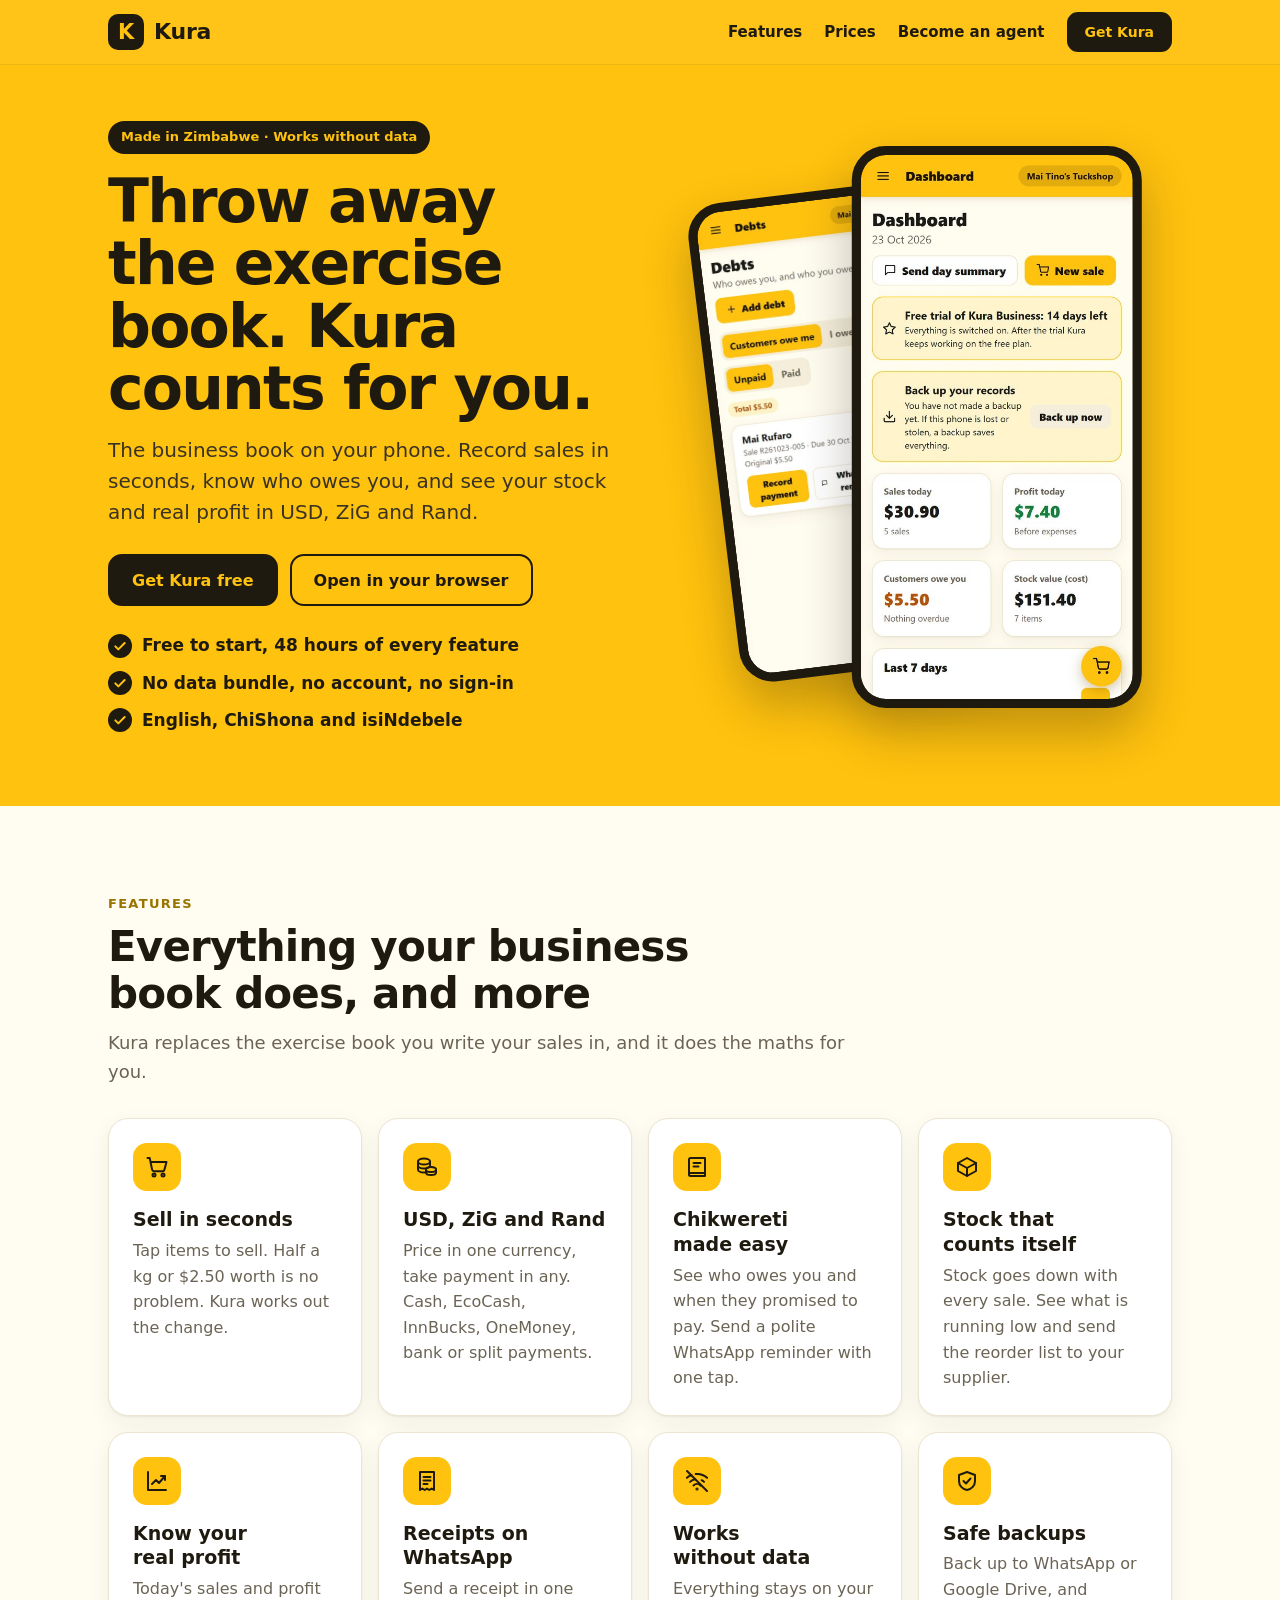
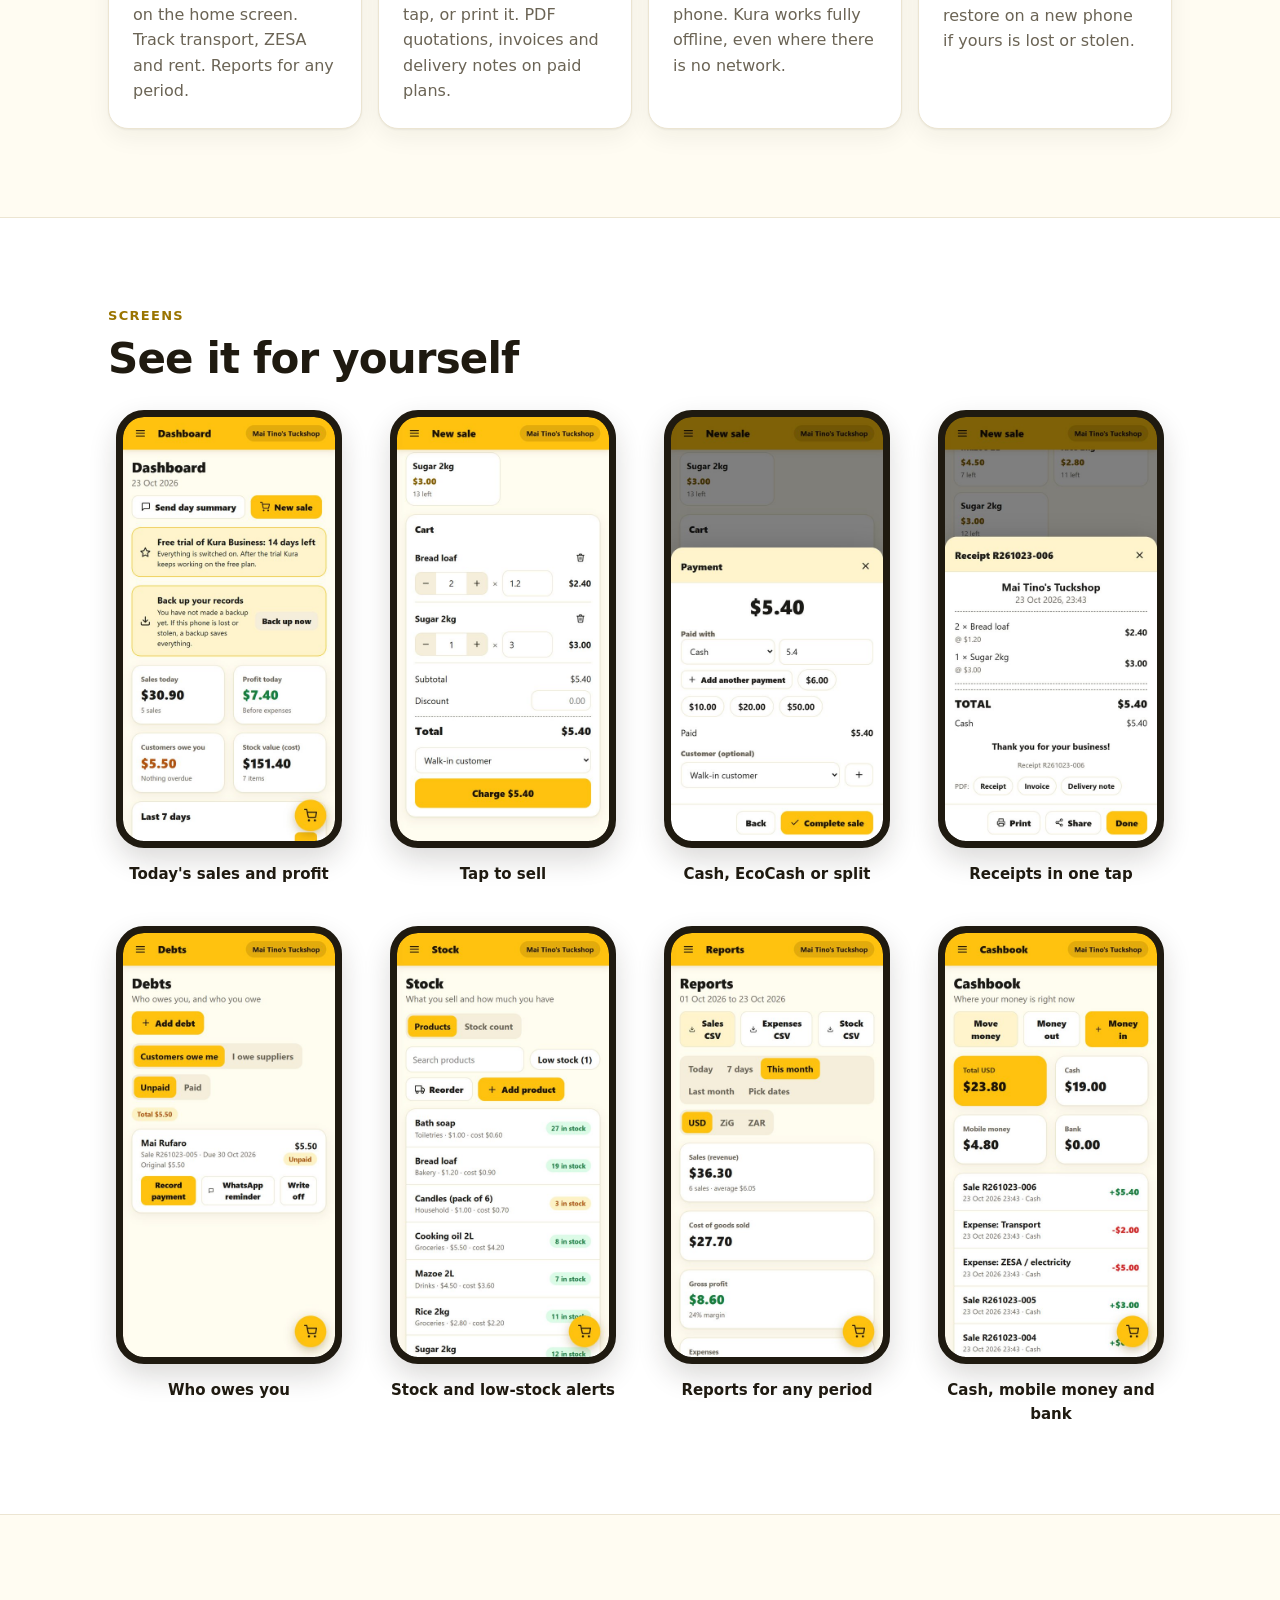
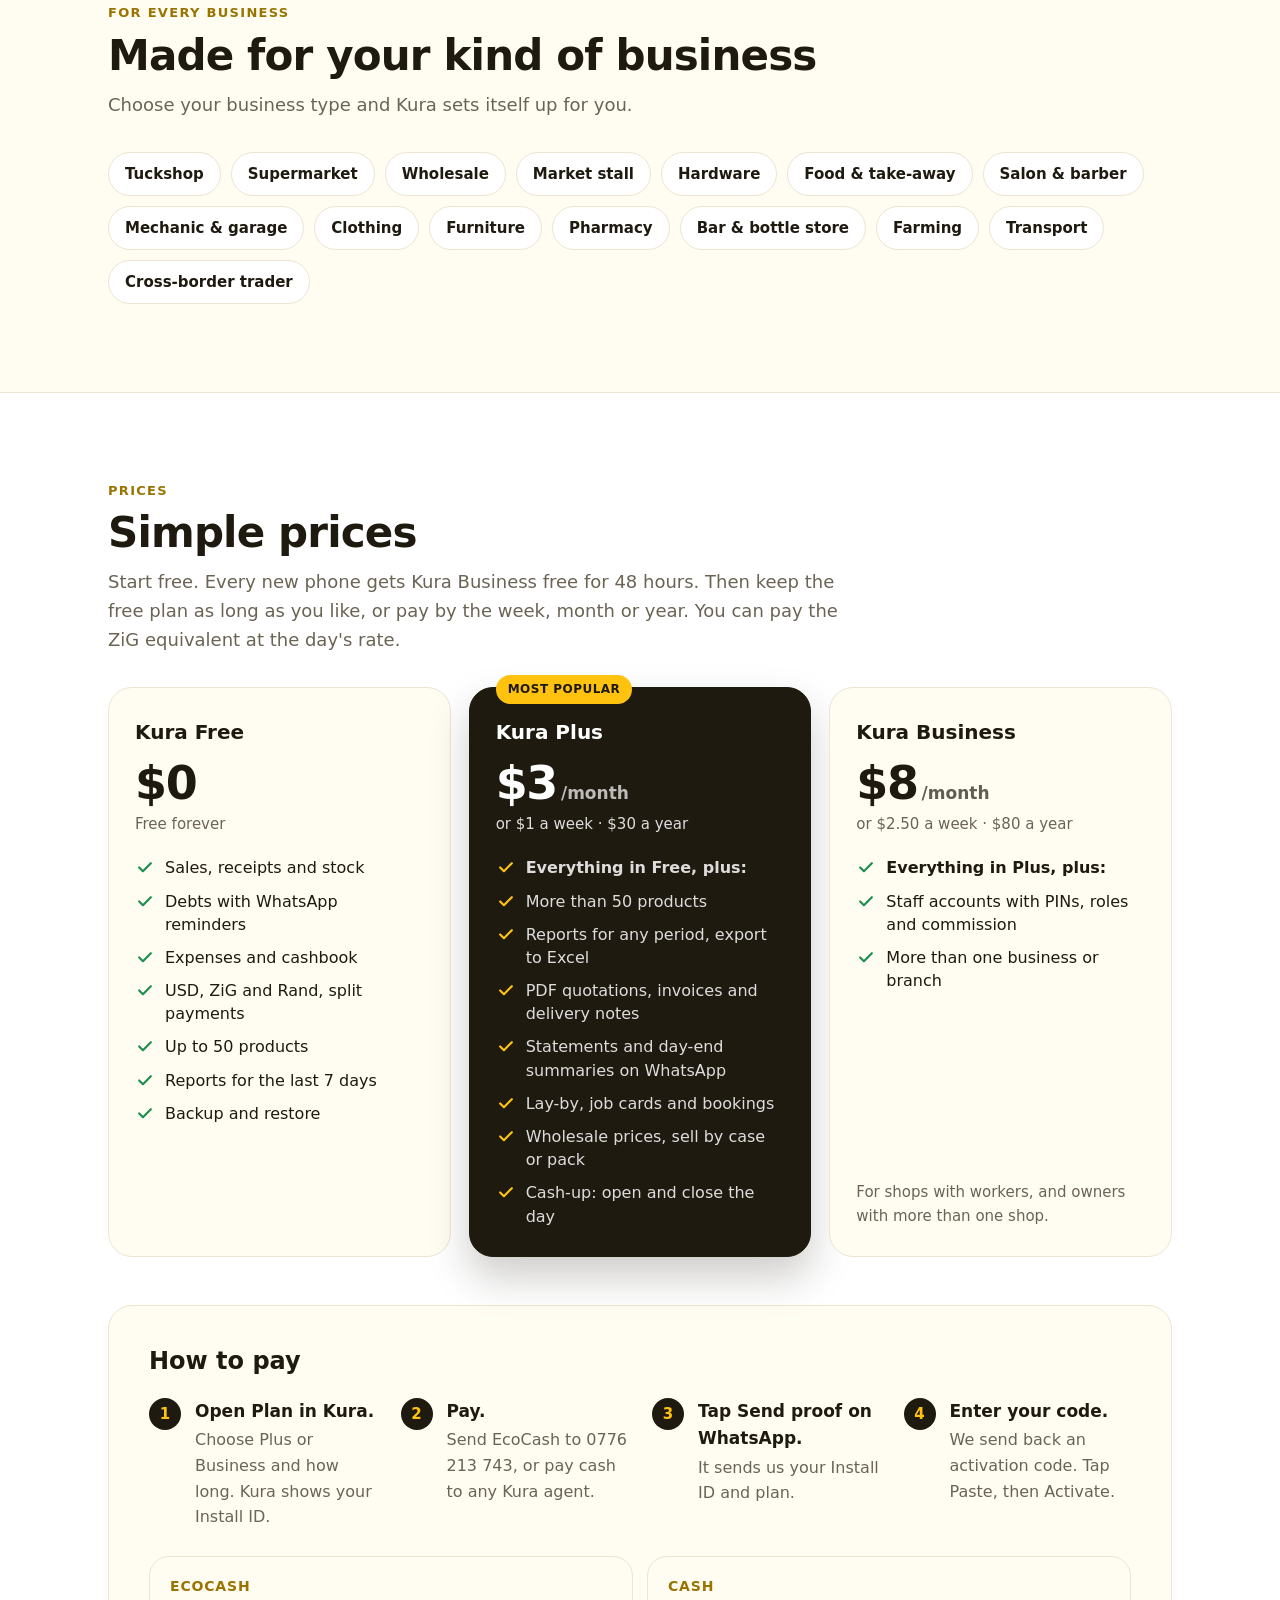
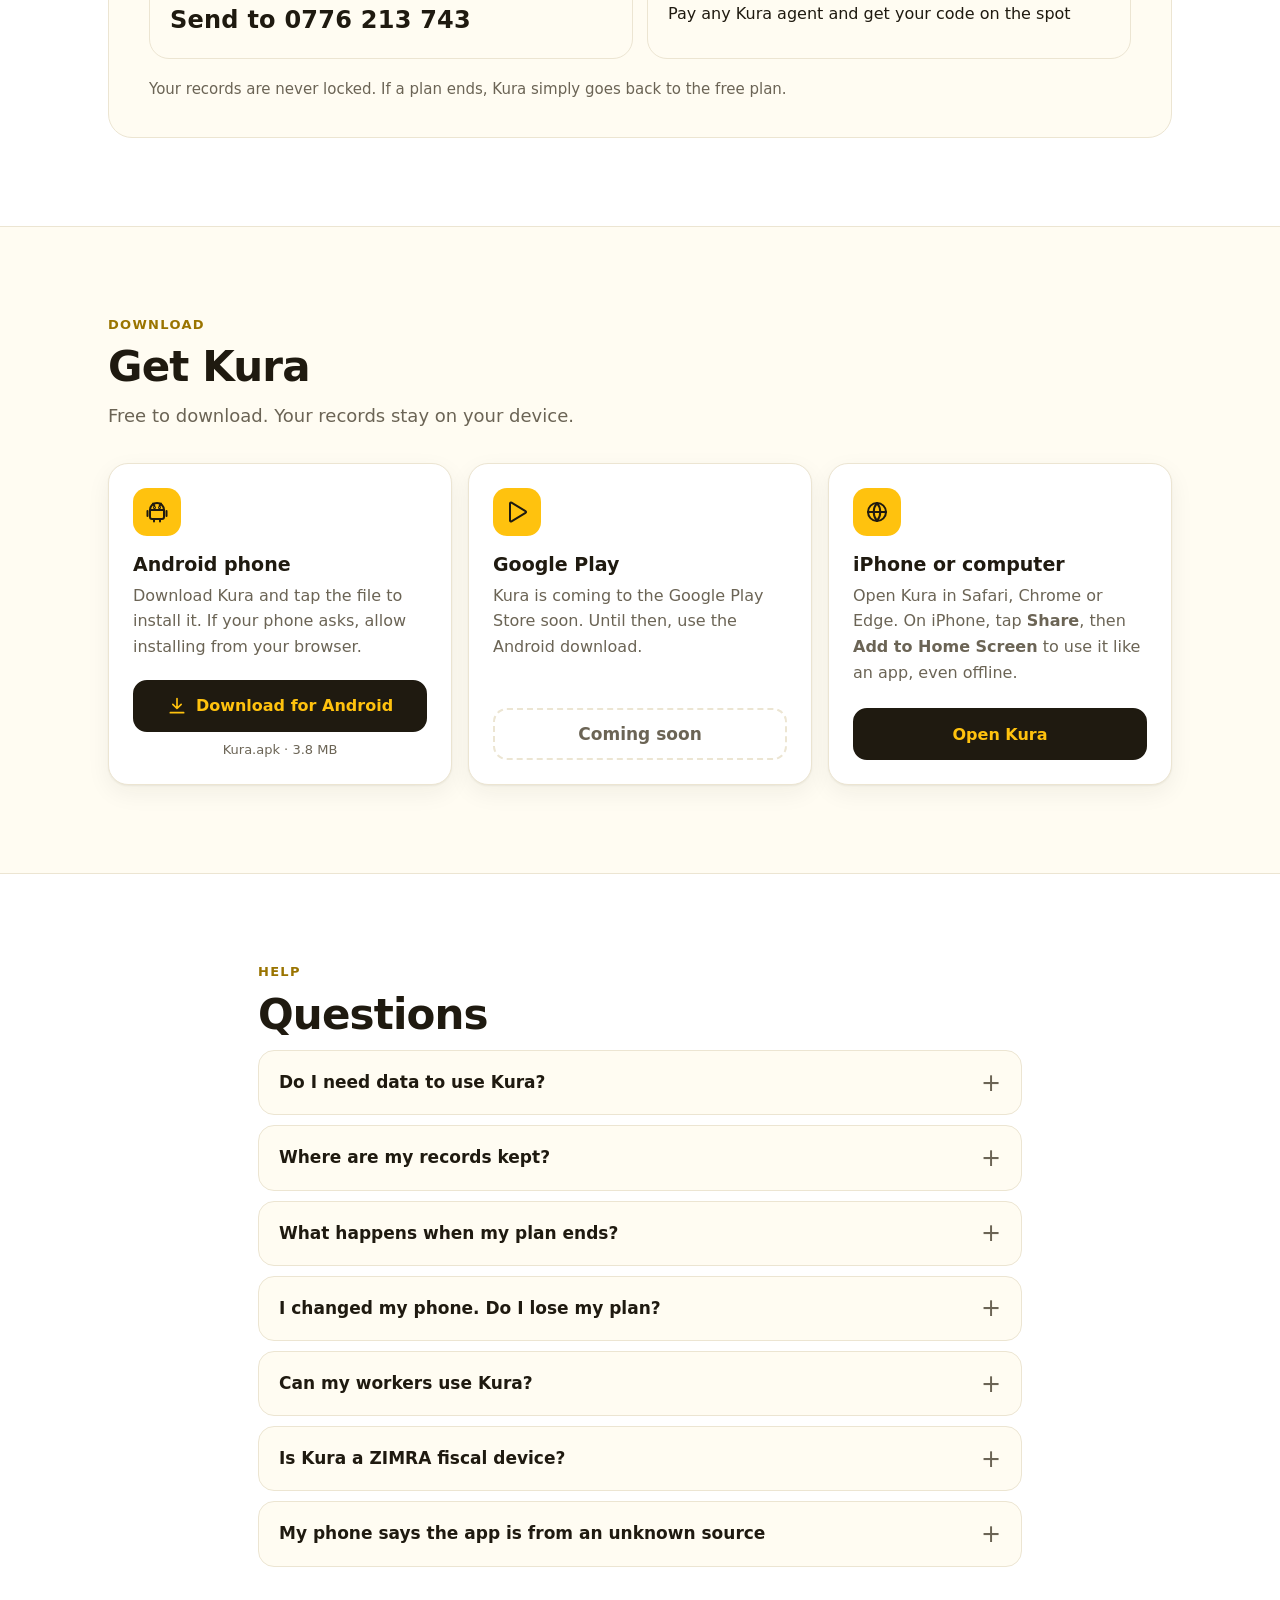
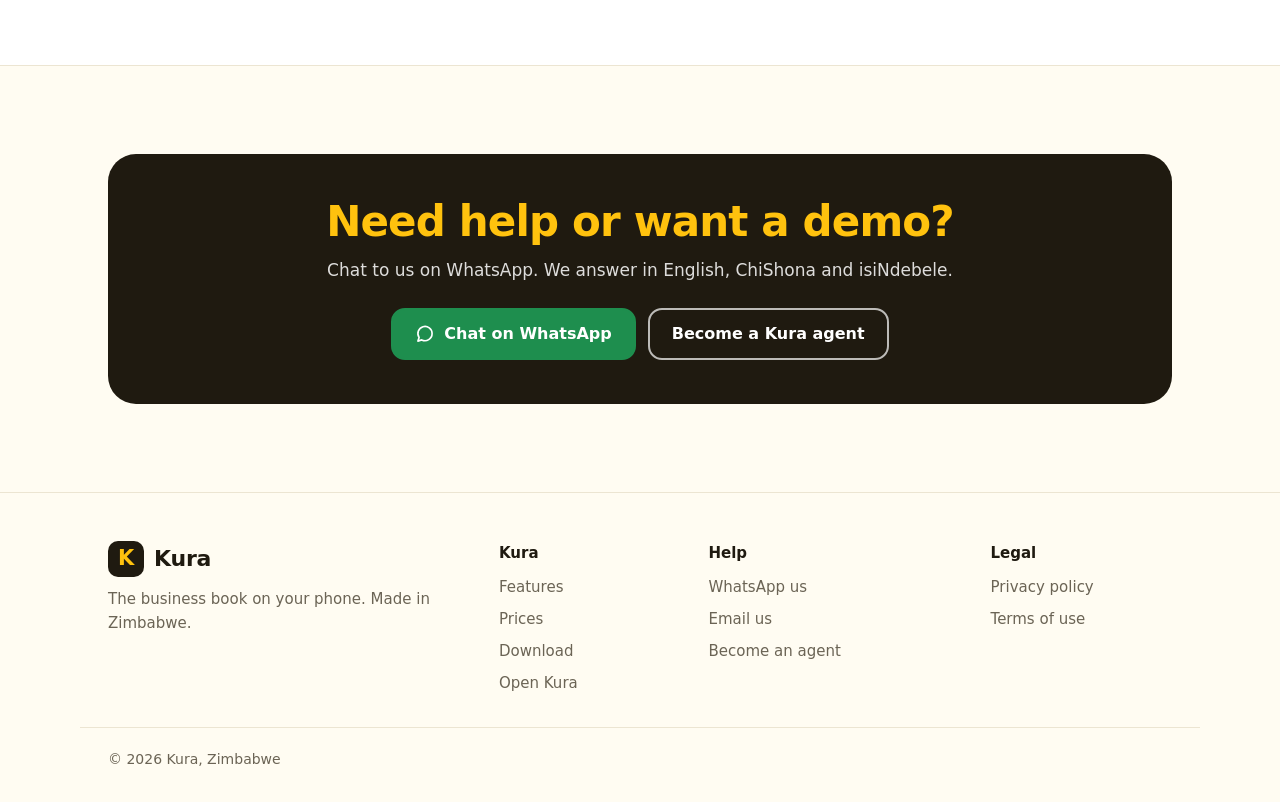
==== commit 77014953: "Update website" ====
--- a/index.html
+++ b/index.html
@@ -66,7 +66,7 @@
         <a class="btn light" href="app/">Open in your browser</a>
       </div>
       <ul class="ticks">
-        <li><svg><use href="#i-check"/></svg>Free to start, 14 days of every feature</li>
+        <li><svg><use href="#i-check"/></svg>Free to start, 48 hours of every feature</li>
         <li><svg><use href="#i-check"/></svg>No data bundle, no account, no sign-in</li>
         <li><svg><use href="#i-check"/></svg>English, ChiShona and isiNdebele</li>
       </ul>
@@ -131,7 +131,7 @@
   <div class="wrap">
     <p class="kicker">Prices</p>
     <h2>Simple prices</h2>
-    <p class="sub">Start free. Every new phone gets Kura Business free for 14 days. Then keep the free plan as long as you like, or pay by the week, month or year. You can pay the ZiG equivalent at the day's rate.</p>
+    <p class="sub">Start free. Every new phone gets Kura Business free for 48 hours. Then keep the free plan as long as you like, or pay by the week, month or year. You can pay the ZiG equivalent at the day's rate.</p>
     <div class="plans">
       <div class="plan">
         <h3>Kura Free</h3>
